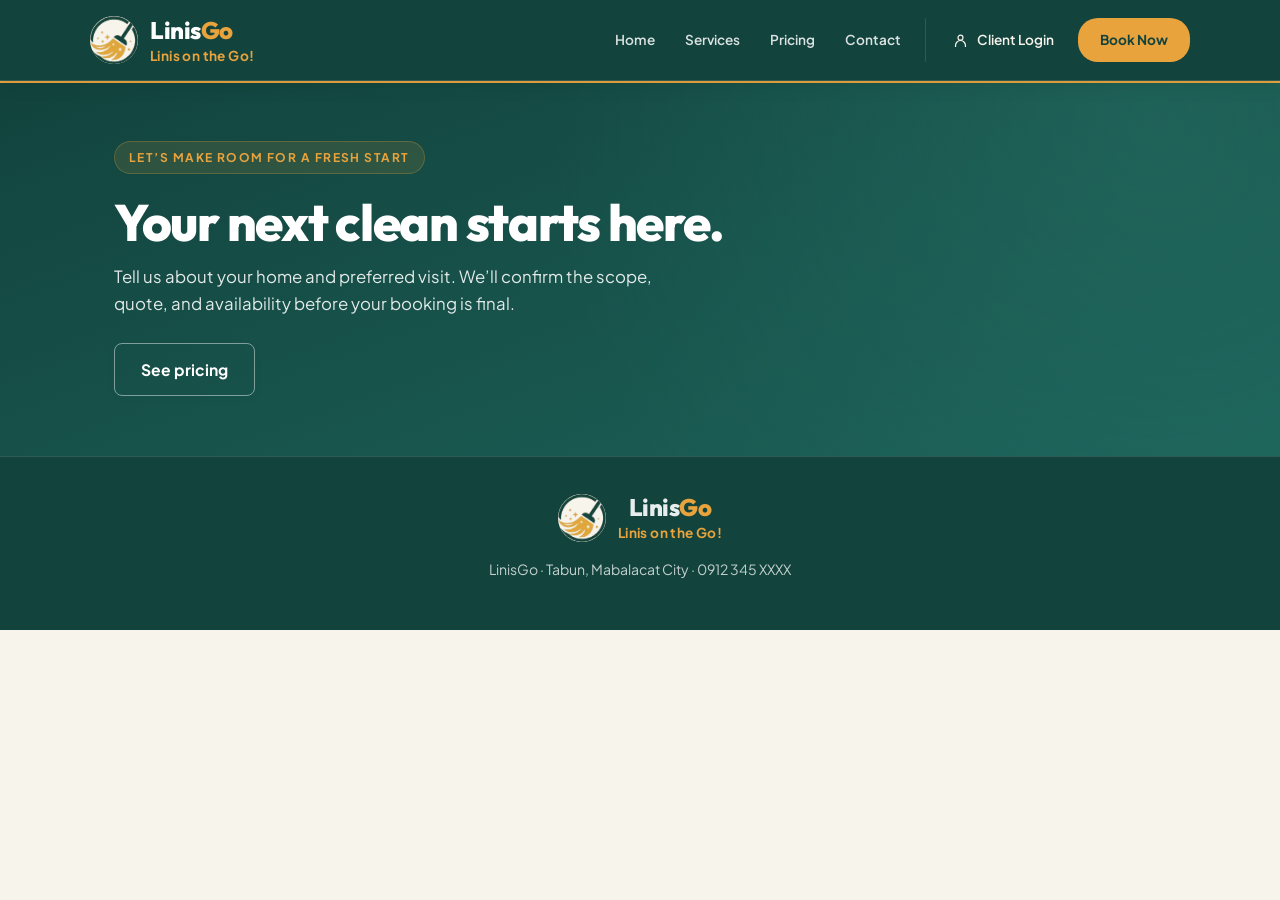
==== book.html @ 60478dc2 "Update page layouts, links, and move main.js into js/ folder. Preparing for the login/register page" ====
<!DOCTYPE html>

<html lang="en">

<head>
    <meta charset="utf-8" />
    <meta content="width=device-width, initial-scale=1.0" name="viewport" />
    <title>Book a Cleaning — LinisGo</title>
    <meta content="Book your LinisGo home cleaning — request a quote online or message us directly."
        name="description" />
    <link href="css/styles.css?v=demo-auth" rel="stylesheet" />
</head>

<body class="site booking-page">
    <a class="skip-link" href="#main">Skip to content</a>
    <header class="site-header">
        <nav aria-label="Main navigation" class="nav">
            <a class="brand-link" href="index.html">
                <span aria-hidden="true" class="brand-logo"><img alt="" height="360" src="images/linisgo-logo.png"
                        width="675" /></span>
                <span class="brand-text"><span class="brand-word">Linis<span>Go</span></span><span
                        class="brand-tagline">Linis on the Go!</span></span>
            </a>
            <button aria-controls="primary-nav" aria-expanded="false" aria-label="Open menu"
                class="nav-toggle">☰</button>
            <ul class="nav-links" id="primary-nav">
                <li><a href="index.html">Home</a></li>
                <li><a href="services.html">Services</a></li>
                <li><a href="pricing.html">Pricing</a></li>
                <li><a href="contact.html">Contact</a></li>
                <li class="nav-account"><a class="login-trigger" href="login.html"><svg aria-hidden="true" fill="none"
                            stroke="currentColor" stroke-width="1.7" viewbox="0 0 24 24">
                            <circle cx="12" cy="8" r="3.5"></circle>
                            <path d="M5 21v-2a7 7 0 0 1 14 0v2"></path>
                        </svg>Client Login</a></li>
                <li><a aria-current="page" class="nav-booking-link active" href="book.html">Book Now</a></li>
            </ul>
        </nav>
    </header>
    <main id="main">
        <section class="page-hero booking-hero">
            <div class="container">
                <p class="eyebrow">Let’s make room for a fresh start</p>
                <h1>Your next clean starts here.</h1>
                <p>Tell us about your home and preferred visit. We’ll confirm the scope, quote, and availability before
                    your booking is final.</p>
                <div class="hero-actions"><a class="btn btn-outline" href="pricing.html">See pricing</a></div>
            </div>
        </section>
    </main>
    <footer class="site-footer">
        <div class="container">
            <a class="brand-link footer-brand" href="index.html"><span aria-hidden="true" class="brand-logo"><img alt=""
                        height="360" loading="lazy" src="images/linisgo-logo.png" width="675" /></span><span
                    class="brand-text"><span class="brand-word">Linis<span>Go</span></span><span
                        class="brand-tagline">Linis on the Go!</span></span></a>
            <p>LinisGo · Tabun, Mabalacat City · <span class="sample-phone">0912 345 XXXX</span></p>
        </div>
    </footer>


    <script defer="" src="js/main.js?v=booking-copy"></script>
</body>

</html>
---- css/styles.css ----
/* Load these in order: later files refine the shared styles. */
@import url("base.css?v=demo-auth");
@import url("components.css");
@import url("shared.css");
@import url("home.css");
@import url("services.css");
@import url("pricing.css");
@import url("contact.css");
@import url("booking.css");
@import url("responsive.css");
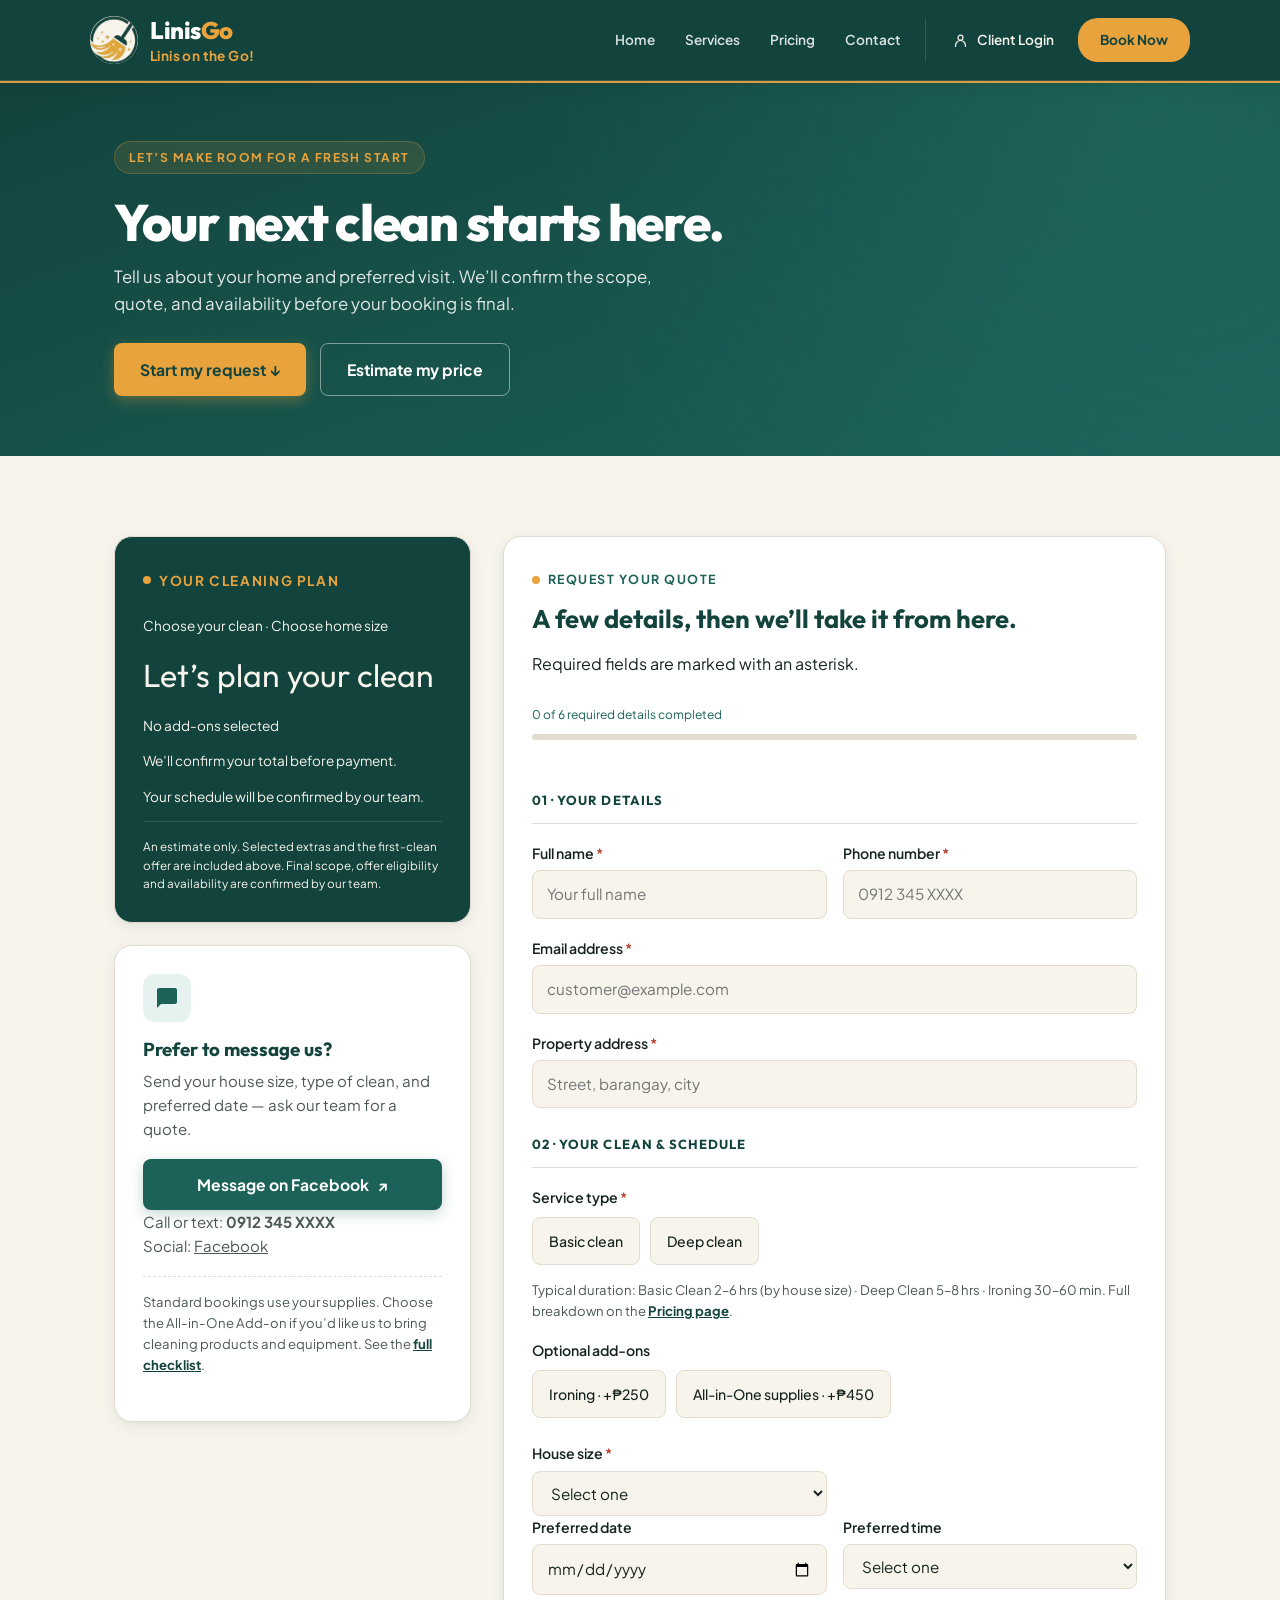
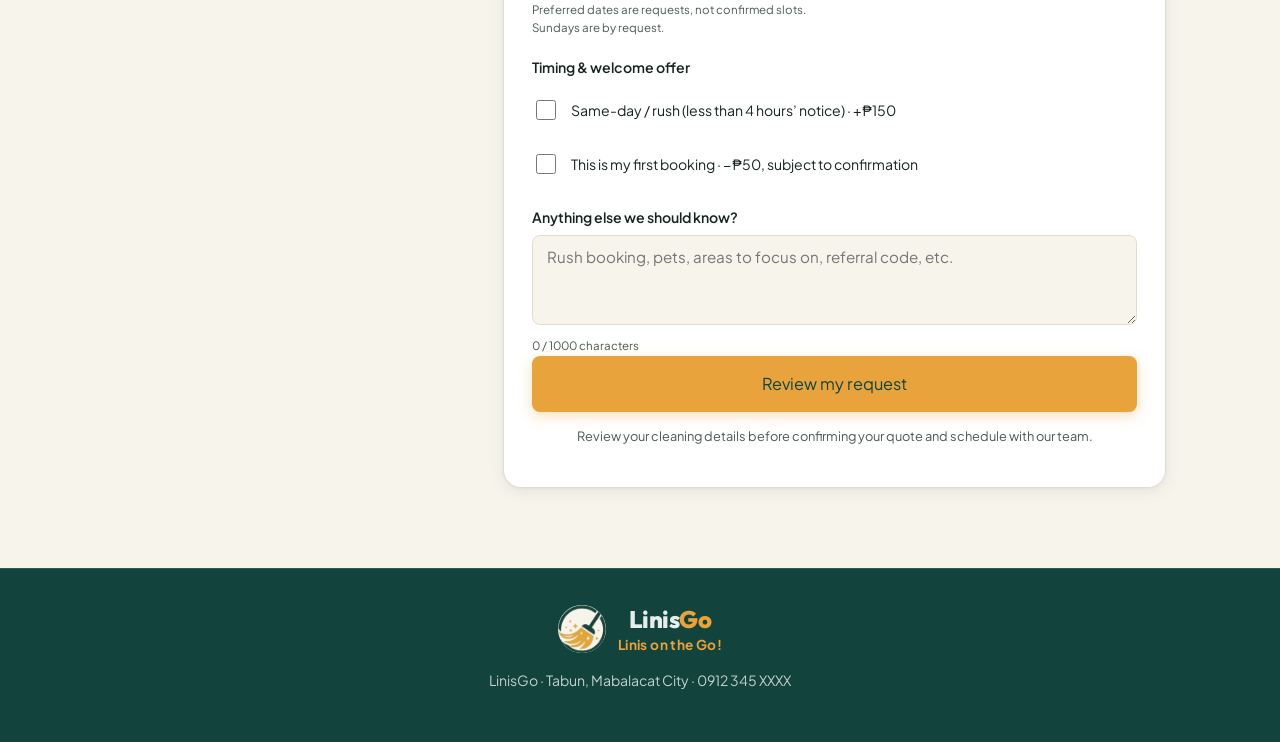
==== commit 53fb7afd: "Updated most of the webpages and their design in regards to improvement and new implementation of ja" ====
--- a/book.html
+++ b/book.html
@@ -1,65 +1,266 @@
 <!DOCTYPE html>
-
 <html lang="en">
 
 <head>
-    <meta charset="utf-8" />
-    <meta content="width=device-width, initial-scale=1.0" name="viewport" />
-    <title>Book a Cleaning — LinisGo</title>
-    <meta content="Book your LinisGo home cleaning — request a quote online or message us directly."
-        name="description" />
-    <link href="css/styles.css?v=demo-auth" rel="stylesheet" />
+  <meta charset="UTF-8">
+  <meta name="viewport" content="width=device-width, initial-scale=1.0">
+  <title>Book a Cleaning — LinisGo</title>
+  <meta name="description" content="Book your LinisGo home cleaning — request a quote online or message us directly.">
+  <link rel="stylesheet" href="css/styles.css?v=brand-tagline">
+
 </head>
 
 <body class="site booking-page">
-    <a class="skip-link" href="#main">Skip to content</a>
-    <header class="site-header">
-        <nav aria-label="Main navigation" class="nav">
-            <a class="brand-link" href="index.html">
-                <span aria-hidden="true" class="brand-logo"><img alt="" height="360" src="images/linisgo-logo.png"
-                        width="675" /></span>
-                <span class="brand-text"><span class="brand-word">Linis<span>Go</span></span><span
-                        class="brand-tagline">Linis on the Go!</span></span>
-            </a>
-            <button aria-controls="primary-nav" aria-expanded="false" aria-label="Open menu"
-                class="nav-toggle">☰</button>
-            <ul class="nav-links" id="primary-nav">
-                <li><a href="index.html">Home</a></li>
-                <li><a href="services.html">Services</a></li>
-                <li><a href="pricing.html">Pricing</a></li>
-                <li><a href="contact.html">Contact</a></li>
-                <li class="nav-account"><a class="login-trigger" href="login.html"><svg aria-hidden="true" fill="none"
-                            stroke="currentColor" stroke-width="1.7" viewbox="0 0 24 24">
-                            <circle cx="12" cy="8" r="3.5"></circle>
-                            <path d="M5 21v-2a7 7 0 0 1 14 0v2"></path>
-                        </svg>Client Login</a></li>
-                <li><a aria-current="page" class="nav-booking-link active" href="book.html">Book Now</a></li>
-            </ul>
-        </nav>
-    </header>
-    <main id="main">
-        <section class="page-hero booking-hero">
-            <div class="container">
-                <p class="eyebrow">Let’s make room for a fresh start</p>
-                <h1>Your next clean starts here.</h1>
-                <p>Tell us about your home and preferred visit. We’ll confirm the scope, quote, and availability before
-                    your booking is final.</p>
-                <div class="hero-actions"><a class="btn btn-outline" href="pricing.html">See pricing</a></div>
+  <a class="skip-link" href="#main">Skip to content</a>
+
+  <header class="site-header">
+    <nav class="nav" aria-label="Main navigation">
+      <a href="index.html" class="brand-link">
+        <span class="brand-logo" aria-hidden="true"><img src="images/linisgo-logo.png" alt="" width="675"
+            height="360"></span>
+        <span class="brand-text"><span class="brand-word">Linis<span>Go</span></span><span class="brand-tagline">Linis
+            on the Go!</span></span>
+      </a>
+      <button class="nav-toggle" aria-controls="primary-nav" aria-label="Open menu"
+        aria-expanded="false">&#9776;</button>
+      <ul class="nav-links" id="primary-nav">
+        <li><a href="index.html">Home</a></li>
+        <li><a href="services.html">Services</a></li>
+        <li><a href="pricing.html">Pricing</a></li>
+        <li><a href="contact.html">Contact</a></li>
+        <li class="nav-account"><a class="login-trigger" href="login.html"><svg aria-hidden="true" viewBox="0 0 24 24" fill="none" stroke="currentColor"
+              stroke-width="1.7">
+              <circle cx="12" cy="8" r="3.5" />
+              <path d="M5 21v-2a7 7 0 0 1 14 0v2" />
+            </svg>Client Login</a></li>
+        <li><a href="book.html" class="nav-booking-link active" aria-current="page">Book Now</a></li>
+      </ul>
+    </nav>
+  </header>
+
+  <main id="main">
+    <section class="page-hero booking-hero">
+      <div class="container">
+        <p class="eyebrow">Let’s make room for a fresh start</p>
+        <h1>Your next clean starts here.</h1>
+        <p>Tell us about your home and preferred visit. We’ll confirm the scope, quote, and availability before your
+          booking is final.</p>
+        <div class="hero-actions"><a href="#booking-form" class="btn btn-amber">Start my request ↓</a><a
+            href="pricing.html#estimate" class="btn btn-outline">Estimate my price</a></div>
+      </div>
+    </section>
+
+    <section>
+      <div class="container">
+        <div class="booking-wrap">
+
+          <aside class="booking-sidebar">
+            <div class="card booking-summary" hidden>
+              <p class="section-label">Your cleaning plan</p>
+              <div id="booking-summary" aria-live="polite"></div>
+              <p class="summary-note">An estimate only. Selected extras and the first-clean offer are included above.
+                Final scope, offer eligibility and availability are confirmed by our team.</p>
             </div>
-        </section>
-    </main>
-    <footer class="site-footer">
-        <div class="container">
-            <a class="brand-link footer-brand" href="index.html"><span aria-hidden="true" class="brand-logo"><img alt=""
-                        height="360" loading="lazy" src="images/linisgo-logo.png" width="675" /></span><span
-                    class="brand-text"><span class="brand-word">Linis<span>Go</span></span><span
-                        class="brand-tagline">Linis on the Go!</span></span></a>
-            <p>LinisGo · Tabun, Mabalacat City · <span class="sample-phone">0912 345 XXXX</span></p>
+            <div class="card msg-card" data-reveal>
+              <div class="service-icon">
+                <svg viewBox="0 0 24 24">
+                  <path d="M20 2H4c-1.1 0-2 .9-2 2v18l4-4h14c1.1 0 2-.9 2-2V4c0-1.1-.9-2-2-2z" />
+                </svg>
+              </div>
+              <h3>Prefer to message us?</h3>
+              <p>Send your house size, type of clean, and preferred date — ask our team for a quote.</p>
+              <a class="btn btn-teal btn-block" href="https://www.facebook.com/timothy.tique.1/" target="_blank"
+                rel="noopener noreferrer">Message on Facebook <span aria-hidden="true">↗</span></a>
+              <p class="field-help">Call or text: <strong>0912 345 XXXX</strong><br>Social: <a
+                  href="https://www.facebook.com/timothy.tique.1/" target="_blank"
+                  rel="noopener noreferrer">Facebook</a></p>
+              <p
+                style="margin-top:14px; padding-top:14px; border-top:1px dashed var(--line); font-size:0.82rem; color:var(--ink-soft);">
+                Standard bookings use your supplies. Choose the All-in-One Add-on if you’d like us to bring cleaning
+                products and equipment. See the <a href="services.html"
+                  style="color:var(--teal-deep); font-weight:700;">full checklist</a>.</p>
+            </div>
+          </aside>
+
+          <div>
+            <div class="card booking-form-card" id="booking-form">
+              <div class="booking-form-intro" data-reveal>
+                <p class="booking-import-note" id="booking-import-note" hidden>Your estimate choices are filled in
+                  below. Review them below and check your preferred schedule.</p>
+                <p class="section-label">Request your quote</p>
+                <h2>A few details, then we’ll take it from here.</h2>
+                <p>Required fields are marked with an asterisk.</p>
+                <div class="booking-completion" hidden><span id="booking-progress-text"></span><progress
+                    id="booking-progress" max="6" value="0" aria-label="Required fields completed"></progress></div>
+              </div>
+              <div class="status" id="statusBox" role="status" aria-live="polite"></div>
+
+              <div class="booking-success" id="booking-success" role="region" aria-labelledby="booking-success-title"
+                hidden>
+                <div class="booking-success-icon" aria-hidden="true"><svg viewBox="0 0 48 48" fill="none">
+                    <circle cx="24" cy="24" r="22" />
+                    <path d="m14 24 7 7 14-15" />
+                  </svg></div>
+                <p class="section-label">Your cleaning request</p>
+                <h2 id="booking-success-title" tabindex="-1">Your request is ready!</h2>
+                <p>Your cleaning details are ready to review.</p>
+                <dl id="booking-success-details"></dl>
+                <p class="booking-success-note"><a href="contact.html">Contact our team</a> to confirm
+                  your quote and available schedule.</p>
+                <div class="booking-success-actions"><button type="button" class="btn btn-amber" id="edit-success">Edit
+                    my request</button><a href="index.html" class="btn btn-teal">Back to home</a></div>
+              </div>
+              <form id="quoteForm" novalidate autocomplete="off">
+                <div class="hp" aria-hidden="true">
+                  <label for="website">Leave this field empty</label>
+                  <input type="text" id="website" name="website" tabindex="-1" autocomplete="off">
+                </div>
+
+                <fieldset>
+                  <legend>01 · Your details</legend>
+                  <div class="row">
+                    <div class="field">
+                      <label for="fullName">Full name <span class="req">*</span></label>
+                      <input type="text" id="fullName" name="fullName" placeholder="Your full name" required
+                        maxlength="100" autocomplete="off">
+                      <div class="error-text">Please enter your name.</div>
+                    </div>
+                    <div class="field">
+                      <label for="phone">Phone number <span class="req">*</span></label>
+                      <input type="tel" id="phone" name="phone" placeholder="0912 345 XXXX" required maxlength="20"
+                        autocomplete="off">
+                      <div class="error-text">Please enter a valid phone number.</div>
+                    </div>
+                  </div>
+                  <div class="field">
+                    <label for="email">Email address <span class="req">*</span></label>
+                    <input type="email" id="email" name="email" placeholder="customer@example.com" required
+                      maxlength="150" autocomplete="off">
+                    <div class="error-text">Please enter a valid email address.</div>
+                  </div>
+                  <div class="field">
+                    <label for="address">Property address <span class="req">*</span></label>
+                    <input type="text" id="address" name="address" placeholder="Street, barangay, city" required
+                      maxlength="200" autocomplete="off">
+                    <div class="error-text">Please enter the property address.</div>
+                  </div>
+                </fieldset>
+
+                <fieldset>
+                  <legend>02 · Your clean &amp; schedule</legend>
+                  <div class="field">
+                    <span class="field-label" id="service-label">Service type <span class="req">*</span></span>
+                    <div class="checks" id="serviceChips" role="radiogroup" aria-labelledby="service-label">
+                      <label class="chip"><input type="radio" name="serviceType" value="Basic clean"
+                          required><span>Basic clean</span></label>
+                      <label class="chip"><input type="radio" name="serviceType" value="Deep clean"><span>Deep
+                          clean</span></label>
+
+                    </div>
+                    <div class="error-text">Please select a service type.</div>
+                    <p style="margin:8px 0 0; font-size:0.82rem; color:var(--ink-soft);">Typical duration: Basic Clean
+                      2–6 hrs (by house size) · Deep Clean 5–8 hrs · Ironing 30–60 min. Full breakdown on the <a
+                        href="pricing.html" style="color:var(--teal-deep); font-weight:700;">Pricing page</a>.</p>
+                  </div>
+                  <div class="field"><span class="field-label" id="addons-label">Optional add-ons</span>
+                    <div class="checks" role="group" aria-labelledby="addons-label"><label class="chip"><input
+                          type="checkbox" name="addons" value="Ironing"><span>Ironing · +₱250</span></label><label
+                        class="chip"><input type="checkbox" name="addons" value="All-in-One supplies"><span>All-in-One
+                          supplies · +₱450</span></label></div>
+                  </div>
+                  <div class="row">
+                    <div class="field">
+                      <label for="propertyType">House size <span class="req">*</span></label>
+                      <select id="propertyType" name="propertyType" required>
+                        <option value="" disabled selected>Select one</option>
+                        <option>1 bedroom</option>
+                        <option>2 bedrooms</option>
+                        <option>3 bedrooms</option>
+                        <option>Larger than 3 bedrooms</option>
+                        <option>Studio / other</option>
+                      </select>
+                      <div class="error-text">Please select your house size.</div>
+                    </div>
+                  </div>
+                  <div class="row">
+                    <div class="field">
+                      <label for="preferredDate">Preferred date</label>
+                      <input type="date" id="preferredDate" name="preferredDate" aria-describedby="date-help">
+                      <p id="date-help" class="field-help">Preferred dates are requests, not confirmed slots. Sundays
+                        are by request.</p>
+                      <div class="error-text">Choose today or a future date.</div>
+                    </div>
+                    <div class="field">
+                      <label for="preferredTime">Preferred time</label>
+                      <select id="preferredTime" name="preferredTime">
+                        <option value="" disabled selected>Select one</option>
+                        <option>8:00 AM</option>
+                        <option>9:00 AM</option>
+                        <option>10:00 AM</option>
+                        <option>11:00 AM</option>
+                        <option>12:00 PM</option>
+                        <option>1:00 PM</option>
+                        <option>2:00 PM (last slot)</option>
+                      </select>
+                    </div>
+                  </div>
+                  <div class="field"><span class="field-label" id="booking-options-label">Timing &amp; welcome
+                      offer</span>
+                    <div class="booking-extra-options" role="group" aria-labelledby="booking-options-label">
+                      <label><input type="checkbox" name="rush" value="yes"><span>Same-day / rush (less than 4 hours’
+                          notice) · +₱150</span></label><label><input type="checkbox" name="first"
+                          value="yes"><span>This is my first booking · −₱50, subject to confirmation</span></label>
+                    </div>
+                  </div>
+                  <div class="field">
+                    <label for="notes">Anything else we should know?</label>
+                    <textarea id="notes" name="notes"
+                      placeholder="Rush booking, pets, areas to focus on, referral code, etc."
+                      maxlength="1000"></textarea>
+                    <p class="field-help" id="notes-count" hidden>0 / 1000 characters</p>
+                  </div>
+                </fieldset>
+
+                <button type="submit" id="submitBtn" disabled class="btn btn-amber btn-block"
+                  style="padding:15px; font-size:1.02rem;">Review my request</button>
+                <p class="privacy-note">Review your cleaning details before confirming your quote and schedule with our
+                  team.</p>
+              </form>
+            </div>
+          </div>
+
         </div>
-    </footer>
-
-
-    <script defer="" src="js/main.js?v=booking-copy"></script>
+      </div>
+    </section>
+
+  </main>
+  <footer class="site-footer">
+    <div class="container">
+      <a href="index.html" class="brand-link footer-brand"><span class="brand-logo" aria-hidden="true"><img
+            src="images/linisgo-logo.png" alt="" width="675" height="360" loading="lazy"></span><span
+          class="brand-text"><span class="brand-word">Linis<span>Go</span></span><span class="brand-tagline">Linis on
+            the Go!</span></span></a>
+      <p>LinisGo · Tabun, Mabalacat City · <span class="sample-phone">0912 345 XXXX</span></p>
+    </div>
+  </footer>
+
+  <div class="mobile-booking-bar" id="mobile-booking-bar" hidden aria-label="Quick booking">
+    <a class="btn btn-amber" href="#booking-form">Book Now <span aria-hidden="true">↗</span></a>
+    <button class="mobile-booking-close" type="button" aria-label="Collapse booking bar"
+      title="Collapse booking bar"><svg viewBox="0 0 24 24" width="18" height="18" fill="none" stroke="currentColor"
+        stroke-width="1.8" aria-hidden="true">
+        <path d="m6 6 12 12M18 6 6 18" />
+      </svg></button>
+  </div>
+  <button class="mobile-booking-toggle" type="button" aria-label="Show booking bar" aria-controls="mobile-booking-bar"
+    aria-expanded="false" hidden><svg viewBox="0 0 24 24" width="20" height="20" fill="none" stroke="currentColor"
+      stroke-width="1.8" aria-hidden="true">
+      <rect x="3" y="5" width="18" height="16" rx="3" />
+      <path d="M7 2v6m10-6v6M3 11h18m-14 5h4" />
+    </svg><span>Book</span></button>
+  <script src="js/main.js?v=booking-copy" defer></script>
+
+
 </body>
 
 </html>
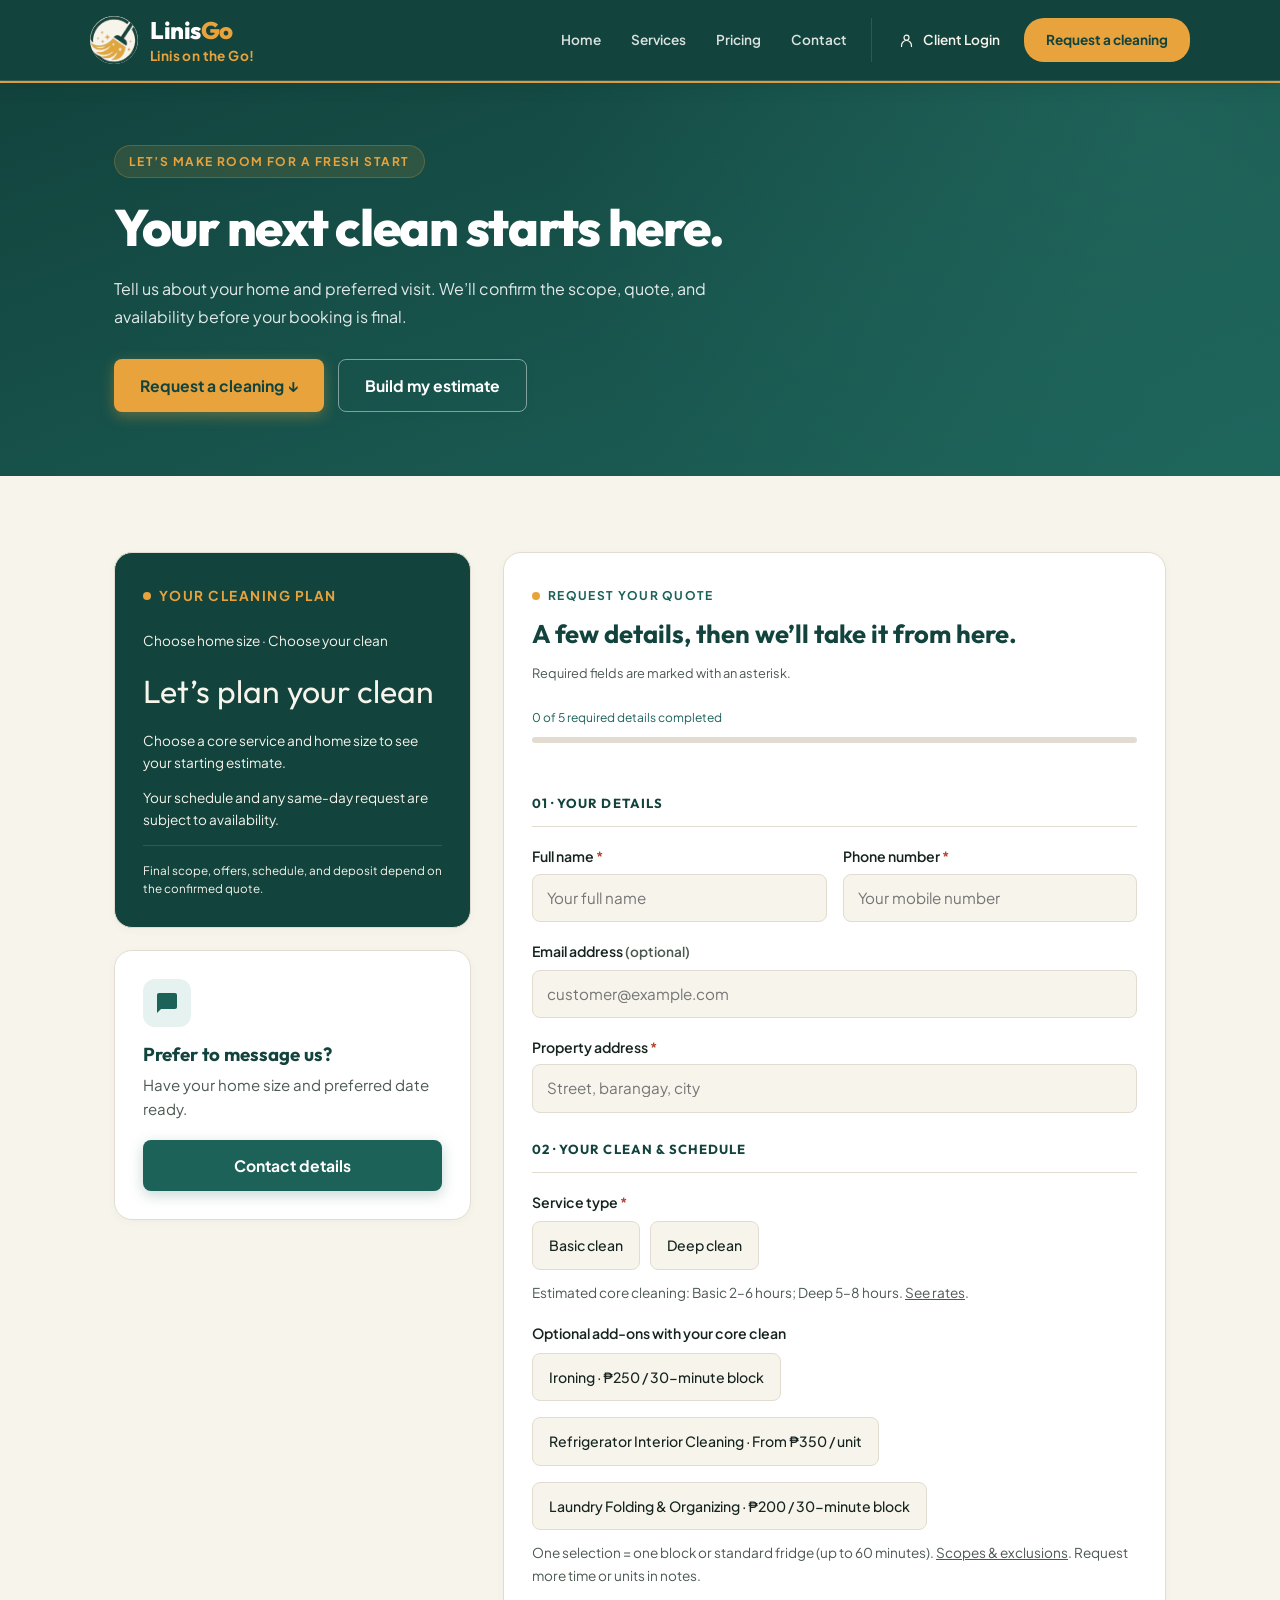
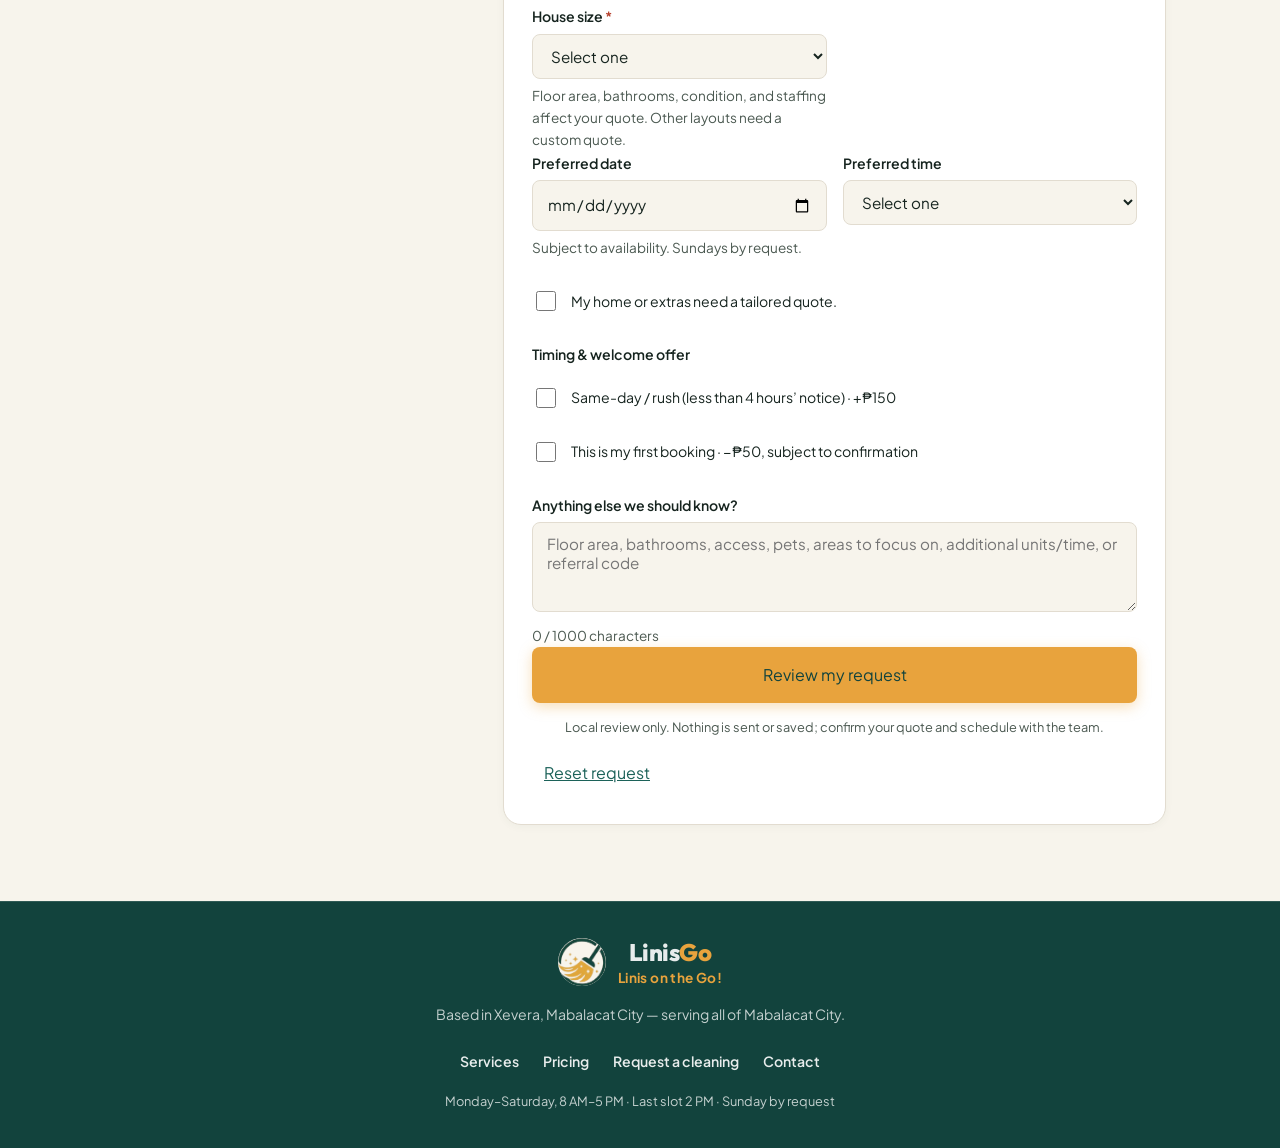
==== commit e9ec4c00: "Redesign LinisGo and expand services, pricing, and contact pages Refine typography, spacing, card hi" ====
--- a/book.html
+++ b/book.html
@@ -1,266 +1,206 @@
 <!DOCTYPE html>
+
 <html lang="en">
-
-<head>
-  <meta charset="UTF-8">
-  <meta name="viewport" content="width=device-width, initial-scale=1.0">
-  <title>Book a Cleaning — LinisGo</title>
-  <meta name="description" content="Book your LinisGo home cleaning — request a quote online or message us directly.">
-  <link rel="stylesheet" href="css/styles.css?v=brand-tagline">
-
+<head><link crossorigin="" href="https://fonts.gstatic.com" rel="preconnect"/><link href="https://fonts.googleapis.com" rel="preconnect"/>
+<meta charset="utf-8"/>
+<meta content="width=device-width, initial-scale=1.0" name="viewport"/>
+<title>Request a Cleaning in Mabalacat City — LinisGo</title>
+<meta content="Request home cleaning across Mabalacat City, Pampanga. Based in Xevera, with products and equipment included. Review your request before contacting the team." name="description"/>
+<link href="css/styles.css?v=polish-1" rel="stylesheet"/>
+<link href="images/linisgo-logo.png" rel="icon" type="image/png"/>
 </head>
-
 <body class="site booking-page">
-  <a class="skip-link" href="#main">Skip to content</a>
-
-  <header class="site-header">
-    <nav class="nav" aria-label="Main navigation">
-      <a href="index.html" class="brand-link">
-        <span class="brand-logo" aria-hidden="true"><img src="images/linisgo-logo.png" alt="" width="675"
-            height="360"></span>
-        <span class="brand-text"><span class="brand-word">Linis<span>Go</span></span><span class="brand-tagline">Linis
+<a class="skip-link" href="#main">Skip to content</a>
+<header class="site-header">
+<nav aria-label="Main navigation" class="nav">
+<a class="brand-link" href="index.html">
+<span aria-hidden="true" class="brand-logo"><img alt="" height="360" src="images/linisgo-logo.png" width="675"/></span>
+<span class="brand-text"><span class="brand-word">Linis<span>Go</span></span><span class="brand-tagline">Linis
             on the Go!</span></span>
-      </a>
-      <button class="nav-toggle" aria-controls="primary-nav" aria-label="Open menu"
-        aria-expanded="false">&#9776;</button>
-      <ul class="nav-links" id="primary-nav">
-        <li><a href="index.html">Home</a></li>
-        <li><a href="services.html">Services</a></li>
-        <li><a href="pricing.html">Pricing</a></li>
-        <li><a href="contact.html">Contact</a></li>
-        <li class="nav-account"><a class="login-trigger" href="login.html"><svg aria-hidden="true" viewBox="0 0 24 24" fill="none" stroke="currentColor"
-              stroke-width="1.7">
-              <circle cx="12" cy="8" r="3.5" />
-              <path d="M5 21v-2a7 7 0 0 1 14 0v2" />
-            </svg>Client Login</a></li>
-        <li><a href="book.html" class="nav-booking-link active" aria-current="page">Book Now</a></li>
-      </ul>
-    </nav>
-  </header>
-
-  <main id="main">
-    <section class="page-hero booking-hero">
-      <div class="container">
-        <p class="eyebrow">Let’s make room for a fresh start</p>
-        <h1>Your next clean starts here.</h1>
-        <p>Tell us about your home and preferred visit. We’ll confirm the scope, quote, and availability before your
+</a>
+<button aria-controls="primary-nav" aria-expanded="false" aria-label="Open menu" class="nav-toggle">☰</button>
+<ul class="nav-links" id="primary-nav">
+<li><a href="index.html">Home</a></li>
+<li><a href="services.html">Services</a></li>
+<li><a href="pricing.html">Pricing</a></li>
+<li><a href="contact.html">Contact</a></li>
+<li class="nav-account"><a class="login-trigger" href="login.html"><svg aria-hidden="true" fill="none" stroke="currentColor" stroke-width="1.7" viewbox="0 0 24 24">
+<circle cx="12" cy="8" r="3.5"></circle>
+<path d="M5 21v-2a7 7 0 0 1 14 0v2"></path>
+</svg>Client Login</a></li>
+<li><a aria-current="page" class="nav-booking-link active" href="book.html">Request a cleaning</a></li>
+</ul>
+</nav>
+</header>
+<main id="main">
+<section class="page-hero booking-hero">
+<div class="container hero-copy">
+<p class="eyebrow">Let’s make room for a fresh start</p>
+<h1>Your next clean starts here.</h1>
+<p>Tell us about your home and preferred visit. We’ll confirm the scope, quote, and availability before your
           booking is final.</p>
-        <div class="hero-actions"><a href="#booking-form" class="btn btn-amber">Start my request ↓</a><a
-            href="pricing.html#estimate" class="btn btn-outline">Estimate my price</a></div>
-      </div>
-    </section>
-
-    <section>
-      <div class="container">
-        <div class="booking-wrap">
-
-          <aside class="booking-sidebar">
-            <div class="card booking-summary" hidden>
-              <p class="section-label">Your cleaning plan</p>
-              <div id="booking-summary" aria-live="polite"></div>
-              <p class="summary-note">An estimate only. Selected extras and the first-clean offer are included above.
-                Final scope, offer eligibility and availability are confirmed by our team.</p>
-            </div>
-            <div class="card msg-card" data-reveal>
-              <div class="service-icon">
-                <svg viewBox="0 0 24 24">
-                  <path d="M20 2H4c-1.1 0-2 .9-2 2v18l4-4h14c1.1 0 2-.9 2-2V4c0-1.1-.9-2-2-2z" />
-                </svg>
-              </div>
-              <h3>Prefer to message us?</h3>
-              <p>Send your house size, type of clean, and preferred date — ask our team for a quote.</p>
-              <a class="btn btn-teal btn-block" href="https://www.facebook.com/timothy.tique.1/" target="_blank"
-                rel="noopener noreferrer">Message on Facebook <span aria-hidden="true">↗</span></a>
-              <p class="field-help">Call or text: <strong>0912 345 XXXX</strong><br>Social: <a
-                  href="https://www.facebook.com/timothy.tique.1/" target="_blank"
-                  rel="noopener noreferrer">Facebook</a></p>
-              <p
-                style="margin-top:14px; padding-top:14px; border-top:1px dashed var(--line); font-size:0.82rem; color:var(--ink-soft);">
-                Standard bookings use your supplies. Choose the All-in-One Add-on if you’d like us to bring cleaning
-                products and equipment. See the <a href="services.html"
-                  style="color:var(--teal-deep); font-weight:700;">full checklist</a>.</p>
-            </div>
-          </aside>
-
-          <div>
-            <div class="card booking-form-card" id="booking-form">
-              <div class="booking-form-intro" data-reveal>
-                <p class="booking-import-note" id="booking-import-note" hidden>Your estimate choices are filled in
-                  below. Review them below and check your preferred schedule.</p>
-                <p class="section-label">Request your quote</p>
-                <h2>A few details, then we’ll take it from here.</h2>
-                <p>Required fields are marked with an asterisk.</p>
-                <div class="booking-completion" hidden><span id="booking-progress-text"></span><progress
-                    id="booking-progress" max="6" value="0" aria-label="Required fields completed"></progress></div>
-              </div>
-              <div class="status" id="statusBox" role="status" aria-live="polite"></div>
-
-              <div class="booking-success" id="booking-success" role="region" aria-labelledby="booking-success-title"
-                hidden>
-                <div class="booking-success-icon" aria-hidden="true"><svg viewBox="0 0 48 48" fill="none">
-                    <circle cx="24" cy="24" r="22" />
-                    <path d="m14 24 7 7 14-15" />
-                  </svg></div>
-                <p class="section-label">Your cleaning request</p>
-                <h2 id="booking-success-title" tabindex="-1">Your request is ready!</h2>
-                <p>Your cleaning details are ready to review.</p>
-                <dl id="booking-success-details"></dl>
-                <p class="booking-success-note"><a href="contact.html">Contact our team</a> to confirm
-                  your quote and available schedule.</p>
-                <div class="booking-success-actions"><button type="button" class="btn btn-amber" id="edit-success">Edit
-                    my request</button><a href="index.html" class="btn btn-teal">Back to home</a></div>
-              </div>
-              <form id="quoteForm" novalidate autocomplete="off">
-                <div class="hp" aria-hidden="true">
-                  <label for="website">Leave this field empty</label>
-                  <input type="text" id="website" name="website" tabindex="-1" autocomplete="off">
-                </div>
-
-                <fieldset>
-                  <legend>01 · Your details</legend>
-                  <div class="row">
-                    <div class="field">
-                      <label for="fullName">Full name <span class="req">*</span></label>
-                      <input type="text" id="fullName" name="fullName" placeholder="Your full name" required
-                        maxlength="100" autocomplete="off">
-                      <div class="error-text">Please enter your name.</div>
-                    </div>
-                    <div class="field">
-                      <label for="phone">Phone number <span class="req">*</span></label>
-                      <input type="tel" id="phone" name="phone" placeholder="0912 345 XXXX" required maxlength="20"
-                        autocomplete="off">
-                      <div class="error-text">Please enter a valid phone number.</div>
-                    </div>
-                  </div>
-                  <div class="field">
-                    <label for="email">Email address <span class="req">*</span></label>
-                    <input type="email" id="email" name="email" placeholder="customer@example.com" required
-                      maxlength="150" autocomplete="off">
-                    <div class="error-text">Please enter a valid email address.</div>
-                  </div>
-                  <div class="field">
-                    <label for="address">Property address <span class="req">*</span></label>
-                    <input type="text" id="address" name="address" placeholder="Street, barangay, city" required
-                      maxlength="200" autocomplete="off">
-                    <div class="error-text">Please enter the property address.</div>
-                  </div>
-                </fieldset>
-
-                <fieldset>
-                  <legend>02 · Your clean &amp; schedule</legend>
-                  <div class="field">
-                    <span class="field-label" id="service-label">Service type <span class="req">*</span></span>
-                    <div class="checks" id="serviceChips" role="radiogroup" aria-labelledby="service-label">
-                      <label class="chip"><input type="radio" name="serviceType" value="Basic clean"
-                          required><span>Basic clean</span></label>
-                      <label class="chip"><input type="radio" name="serviceType" value="Deep clean"><span>Deep
+<div class="hero-actions"><a class="btn btn-amber" href="#booking-form">Request a cleaning ↓</a><a class="btn btn-outline" href="pricing.html#estimate">Build my estimate</a></div>
+</div>
+</section>
+<section>
+<div class="container">
+<div class="booking-wrap">
+<aside class="booking-sidebar">
+<div class="card booking-summary" hidden="">
+<p class="section-label">Your cleaning plan</p>
+<div aria-live="polite" id="booking-summary"></div>
+<p class="summary-note">Final scope, offers, schedule, and deposit depend on the confirmed quote.</p>
+</div>
+<div class="card msg-card" data-reveal="">
+<div class="service-icon">
+<svg viewbox="0 0 24 24">
+<path d="M20 2H4c-1.1 0-2 .9-2 2v18l4-4h14c1.1 0 2-.9 2-2V4c0-1.1-.9-2-2-2z"></path>
+</svg>
+</div>
+<h3>Prefer to message us?</h3>
+<p>Have your home size and preferred date ready.</p>
+<a class="btn btn-teal btn-block" href="contact.html">Contact details</a></div>
+</aside>
+<div>
+<div class="card booking-form-card" id="booking-form">
+<div class="booking-form-intro" data-reveal="">
+<p class="booking-import-note" hidden="" id="booking-import-note">Your estimate selections are filled in below.</p>
+<p class="section-label">Request your quote</p>
+<h2>A few details, then we’ll take it from here.</h2>
+<p>Required fields are marked with an asterisk.</p>
+<div class="booking-completion" hidden=""><span id="booking-progress-text"></span><progress aria-label="Required fields completed" id="booking-progress" max="5" value="0"></progress></div>
+</div>
+<div aria-live="polite" class="status" id="statusBox" role="status"></div>
+<div aria-labelledby="booking-success-title" class="booking-success" hidden="" id="booking-success" role="region">
+<div aria-hidden="true" class="booking-success-icon"><svg fill="none" viewbox="0 0 48 48">
+<circle cx="24" cy="24" r="22"></circle>
+<path d="m14 24 7 7 14-15"></path>
+</svg></div>
+<p class="section-label">Your cleaning request</p>
+<h2 id="booking-success-title" tabindex="-1">Review your cleaning request</h2>
+<p>Local review only. No request, slot, or payment is confirmed.</p>
+<dl id="booking-success-details"></dl>
+<p class="booking-success-note">Check your details above. Use “Edit my request” to make changes.</p>
+<div class="booking-success-actions"><button class="btn btn-amber" id="edit-success" type="button">Edit
+                    my request</button><a class="btn btn-teal" href="index.html">Back to home</a></div>
+</div>
+<form autocomplete="off" id="quoteForm" novalidate="">
+<div aria-hidden="true" class="hp">
+<label for="website">Leave this field empty</label>
+<input autocomplete="off" id="website" name="website" tabindex="-1" type="text"/>
+</div>
+<fieldset>
+<legend>01 · Your details</legend>
+<div class="row">
+<div class="field">
+<label for="fullName">Full name <span class="req">*</span></label>
+<input autocomplete="off" id="fullName" maxlength="100" name="fullName" placeholder="Your full name" required="" type="text"/>
+<div class="error-text">Please enter your name.</div>
+</div>
+<div class="field">
+<label for="phone">Phone number <span class="req">*</span></label>
+<input autocomplete="off" id="phone" maxlength="20" name="phone" placeholder="Your mobile number" required="" type="tel"/>
+<div class="error-text">Please enter a valid phone number.</div>
+</div>
+</div>
+<div class="field">
+<label for="email">Email address <span class="field-help">(optional)</span></label>
+<input autocomplete="off" id="email" maxlength="150" name="email" placeholder="customer@example.com" type="email"/>
+<div class="error-text">Please enter a valid email address.</div>
+</div>
+<div class="field">
+<label for="address">Property address <span class="req">*</span></label>
+<input autocomplete="off" id="address" maxlength="200" name="address" placeholder="Street, barangay, city" required="" type="text"/>
+<div class="error-text">Please enter the property address.</div>
+</div>
+</fieldset>
+<fieldset>
+<legend>02 · Your clean &amp; schedule</legend>
+<div class="field">
+<span class="field-label" id="service-label">Service type <span class="req">*</span></span>
+<div aria-labelledby="service-label" class="checks" id="serviceChips" role="radiogroup">
+<label class="chip"><input name="serviceType" required="" type="radio" value="Basic clean"/><span>Basic clean</span></label>
+<label class="chip"><input name="serviceType" type="radio" value="Deep clean"/><span>Deep
                           clean</span></label>
-
-                    </div>
-                    <div class="error-text">Please select a service type.</div>
-                    <p style="margin:8px 0 0; font-size:0.82rem; color:var(--ink-soft);">Typical duration: Basic Clean
-                      2–6 hrs (by house size) · Deep Clean 5–8 hrs · Ironing 30–60 min. Full breakdown on the <a
-                        href="pricing.html" style="color:var(--teal-deep); font-weight:700;">Pricing page</a>.</p>
-                  </div>
-                  <div class="field"><span class="field-label" id="addons-label">Optional add-ons</span>
-                    <div class="checks" role="group" aria-labelledby="addons-label"><label class="chip"><input
-                          type="checkbox" name="addons" value="Ironing"><span>Ironing · +₱250</span></label><label
-                        class="chip"><input type="checkbox" name="addons" value="All-in-One supplies"><span>All-in-One
-                          supplies · +₱450</span></label></div>
-                  </div>
-                  <div class="row">
-                    <div class="field">
-                      <label for="propertyType">House size <span class="req">*</span></label>
-                      <select id="propertyType" name="propertyType" required>
-                        <option value="" disabled selected>Select one</option>
-                        <option>1 bedroom</option>
-                        <option>2 bedrooms</option>
-                        <option>3 bedrooms</option>
-                        <option>Larger than 3 bedrooms</option>
-                        <option>Studio / other</option>
-                      </select>
-                      <div class="error-text">Please select your house size.</div>
-                    </div>
-                  </div>
-                  <div class="row">
-                    <div class="field">
-                      <label for="preferredDate">Preferred date</label>
-                      <input type="date" id="preferredDate" name="preferredDate" aria-describedby="date-help">
-                      <p id="date-help" class="field-help">Preferred dates are requests, not confirmed slots. Sundays
-                        are by request.</p>
-                      <div class="error-text">Choose today or a future date.</div>
-                    </div>
-                    <div class="field">
-                      <label for="preferredTime">Preferred time</label>
-                      <select id="preferredTime" name="preferredTime">
-                        <option value="" disabled selected>Select one</option>
-                        <option>8:00 AM</option>
-                        <option>9:00 AM</option>
-                        <option>10:00 AM</option>
-                        <option>11:00 AM</option>
-                        <option>12:00 PM</option>
-                        <option>1:00 PM</option>
-                        <option>2:00 PM (last slot)</option>
-                      </select>
-                    </div>
-                  </div>
-                  <div class="field"><span class="field-label" id="booking-options-label">Timing &amp; welcome
+</div>
+<div class="error-text">Please select a service type.</div>
+<p class="field-help">Estimated core cleaning: Basic 2–6 hours; Deep 5–8 hours. <a href="pricing.html">See rates</a>.</p>
+</div>
+<div class="field"><span class="field-label" id="addons-label">Optional add-ons with your core clean</span><div aria-labelledby="addons-label" class="checks" role="group"><label class="chip"><input name="addons" type="checkbox" value="ironing"/><span>Ironing · ₱250 / 30-minute block</span></label><label class="chip"><input name="addons" type="checkbox" value="refrigerator"/><span>Refrigerator Interior Cleaning · From ₱350 / unit</span></label><label class="chip"><input name="addons" type="checkbox" value="folding"/><span>Laundry Folding &amp; Organizing · ₱200 / 30-minute block</span></label></div><p class="field-help">One selection = one block or standard fridge (up to 60 minutes). <a href="services.html#optional-extras">Scopes &amp; exclusions</a>. Request more time or units in notes.</p></div>
+<div class="row">
+<div class="field">
+<label for="propertyType">House size <span class="req">*</span></label>
+<select id="propertyType" name="propertyType" required="">
+<option disabled="" selected="" value="">Select one</option>
+<option>1 bedroom</option>
+<option>2 bedrooms</option>
+<option>3 bedrooms</option>
+<option>Studio / 4+ bedrooms / other</option>
+</select>
+<div class="error-text">Please select your house size.</div><p class="field-help">Floor area, bathrooms, condition, and staffing affect your quote. Other layouts need a custom quote.</p>
+</div>
+</div>
+<div class="row">
+<div class="field">
+<label for="preferredDate">Preferred date</label>
+<input aria-describedby="date-help" id="preferredDate" name="preferredDate" type="date"/>
+<p class="field-help" id="date-help">Subject to availability. Sundays by request.</p>
+<div class="error-text">Choose today or a future date.</div>
+</div>
+<div class="field">
+<label for="preferredTime">Preferred time</label>
+<select id="preferredTime" name="preferredTime">
+<option disabled="" selected="" value="">Select one</option>
+<option>8:00 AM</option>
+<option>9:00 AM</option>
+<option>10:00 AM</option>
+<option>11:00 AM</option>
+<option>12:00 PM</option>
+<option>1:00 PM</option>
+<option>2:00 PM (last slot)</option>
+</select>
+</div>
+</div>
+<div class="field booking-extra-options"><label><input name="customScope" type="checkbox" value="yes"/><span>My home or extras need a tailored quote.</span></label></div>
+<div class="field"><span class="field-label" id="booking-options-label">Timing &amp; welcome
                       offer</span>
-                    <div class="booking-extra-options" role="group" aria-labelledby="booking-options-label">
-                      <label><input type="checkbox" name="rush" value="yes"><span>Same-day / rush (less than 4 hours’
-                          notice) · +₱150</span></label><label><input type="checkbox" name="first"
-                          value="yes"><span>This is my first booking · −₱50, subject to confirmation</span></label>
-                    </div>
-                  </div>
-                  <div class="field">
-                    <label for="notes">Anything else we should know?</label>
-                    <textarea id="notes" name="notes"
-                      placeholder="Rush booking, pets, areas to focus on, referral code, etc."
-                      maxlength="1000"></textarea>
-                    <p class="field-help" id="notes-count" hidden>0 / 1000 characters</p>
-                  </div>
-                </fieldset>
-
-                <button type="submit" id="submitBtn" disabled class="btn btn-amber btn-block"
-                  style="padding:15px; font-size:1.02rem;">Review my request</button>
-                <p class="privacy-note">Review your cleaning details before confirming your quote and schedule with our
-                  team.</p>
-              </form>
-            </div>
-          </div>
-
-        </div>
-      </div>
-    </section>
-
-  </main>
-  <footer class="site-footer">
-    <div class="container">
-      <a href="index.html" class="brand-link footer-brand"><span class="brand-logo" aria-hidden="true"><img
-            src="images/linisgo-logo.png" alt="" width="675" height="360" loading="lazy"></span><span
-          class="brand-text"><span class="brand-word">Linis<span>Go</span></span><span class="brand-tagline">Linis on
-            the Go!</span></span></a>
-      <p>LinisGo · Tabun, Mabalacat City · <span class="sample-phone">0912 345 XXXX</span></p>
-    </div>
-  </footer>
-
-  <div class="mobile-booking-bar" id="mobile-booking-bar" hidden aria-label="Quick booking">
-    <a class="btn btn-amber" href="#booking-form">Book Now <span aria-hidden="true">↗</span></a>
-    <button class="mobile-booking-close" type="button" aria-label="Collapse booking bar"
-      title="Collapse booking bar"><svg viewBox="0 0 24 24" width="18" height="18" fill="none" stroke="currentColor"
-        stroke-width="1.8" aria-hidden="true">
-        <path d="m6 6 12 12M18 6 6 18" />
-      </svg></button>
-  </div>
-  <button class="mobile-booking-toggle" type="button" aria-label="Show booking bar" aria-controls="mobile-booking-bar"
-    aria-expanded="false" hidden><svg viewBox="0 0 24 24" width="20" height="20" fill="none" stroke="currentColor"
-      stroke-width="1.8" aria-hidden="true">
-      <rect x="3" y="5" width="18" height="16" rx="3" />
-      <path d="M7 2v6m10-6v6M3 11h18m-14 5h4" />
-    </svg><span>Book</span></button>
-  <script src="js/main.js?v=booking-copy" defer></script>
-
-
-</body>
-
-</html>+<div aria-labelledby="booking-options-label" class="booking-extra-options" role="group">
+<label><input name="rush" type="checkbox" value="yes"/><span>Same-day / rush (less than 4 hours’
+                          notice) · +₱150</span></label><label><input name="first" type="checkbox" value="yes"/><span>This is my first booking · −₱50, subject to confirmation</span></label>
+</div>
+</div>
+<div class="field">
+<label for="notes">Anything else we should know?</label>
+<textarea id="notes" maxlength="1000" name="notes" placeholder="Floor area, bathrooms, access, pets, areas to focus on, additional units/time, or referral code"></textarea>
+<p class="field-help" hidden="" id="notes-count">0 / 1000 characters</p>
+</div>
+</fieldset>
+<button class="btn btn-amber btn-block" disabled="" id="submitBtn" type="submit">Review my request</button>
+<p class="privacy-note">Local review only. Nothing is sent or saved; confirm your quote and schedule with the team.</p><button class="estimate-reset" type="reset">Reset request</button><noscript><p>Enable JavaScript to review your request.</p></noscript>
+</form>
+</div>
+</div>
+</div>
+</div>
+</section>
+</main>
+<footer class="site-footer">
+<div class="container">
+<a class="brand-link footer-brand" href="index.html"><span aria-hidden="true" class="brand-logo"><img alt="" height="360" loading="lazy" src="images/linisgo-logo.png" width="675"/></span><span class="brand-text"><span class="brand-word">Linis<span>Go</span></span><span class="brand-tagline">Linis on the Go!</span></span></a>
+<p>Based in Xevera, Mabalacat City — serving all of Mabalacat City.</p>
+<nav aria-label="Footer navigation" class="footer-links"><a href="services.html">Services</a><a href="pricing.html">Pricing</a><a href="book.html">Request a cleaning</a><a href="contact.html">Contact</a></nav>
+<p class="footer-hours" data-hours="">Monday–Saturday, 8 AM–5 PM · Last slot 2 PM · Sunday by request</p>
+</div>
+</footer>
+<div aria-label="Quick booking" class="mobile-booking-bar" hidden="" id="mobile-booking-bar">
+<a class="btn btn-amber" href="#booking-form">Request a cleaning <span aria-hidden="true">↗</span></a>
+<button aria-label="Collapse booking bar" class="mobile-booking-close" title="Collapse booking bar" type="button"><svg aria-hidden="true" fill="none" height="18" stroke="currentColor" stroke-width="1.8" viewbox="0 0 24 24" width="18">
+<path d="m6 6 12 12M18 6 6 18"></path>
+</svg></button>
+</div>
+<button aria-controls="mobile-booking-bar" aria-expanded="false" aria-label="Show booking bar" class="mobile-booking-toggle" hidden="" type="button"><svg aria-hidden="true" fill="none" height="20" stroke="currentColor" stroke-width="1.8" viewbox="0 0 24 24" width="20">
+<rect height="16" rx="3" width="18" x="3" y="5"></rect>
+<path d="M7 2v6m10-6v6M3 11h18m-14 5h4"></path>
+</svg><span>Book</span></button>
+<script defer="" src="js/site-config.js"></script><script defer="" src="js/motion.js?v=polish-1"></script><script defer="" src="js/main.js?v=booking-review"></script></body>
+</html>
--- a/css/styles.css
+++ b/css/styles.css
@@ -1,10 +1,12 @@
-/* Load these in order: later files refine the shared styles. */
-@import url("base.css?v=demo-auth");
-@import url("components.css");
-@import url("shared.css");
-@import url("home.css");
-@import url("services.css");
-@import url("pricing.css");
-@import url("contact.css");
-@import url("booking.css");
-@import url("responsive.css");
+/* Theme, shared components, page layouts, then responsive and motion rules. */
+@import url("base.css?v=polish-1");
+@import url("components.css?v=polish-1");
+@import url("shared.css?v=polish-1");
+@import url("home.css?v=polish-1");
+@import url("services.css?v=polish-1");
+@import url("pricing.css?v=polish-1");
+@import url("contact.css?v=polish-1");
+@import url("booking.css?v=polish-1");
+@import url("addons.css?v=polish-1");
+@import url("responsive.css?v=polish-1");
+@import url("motion.css?v=polish-1");
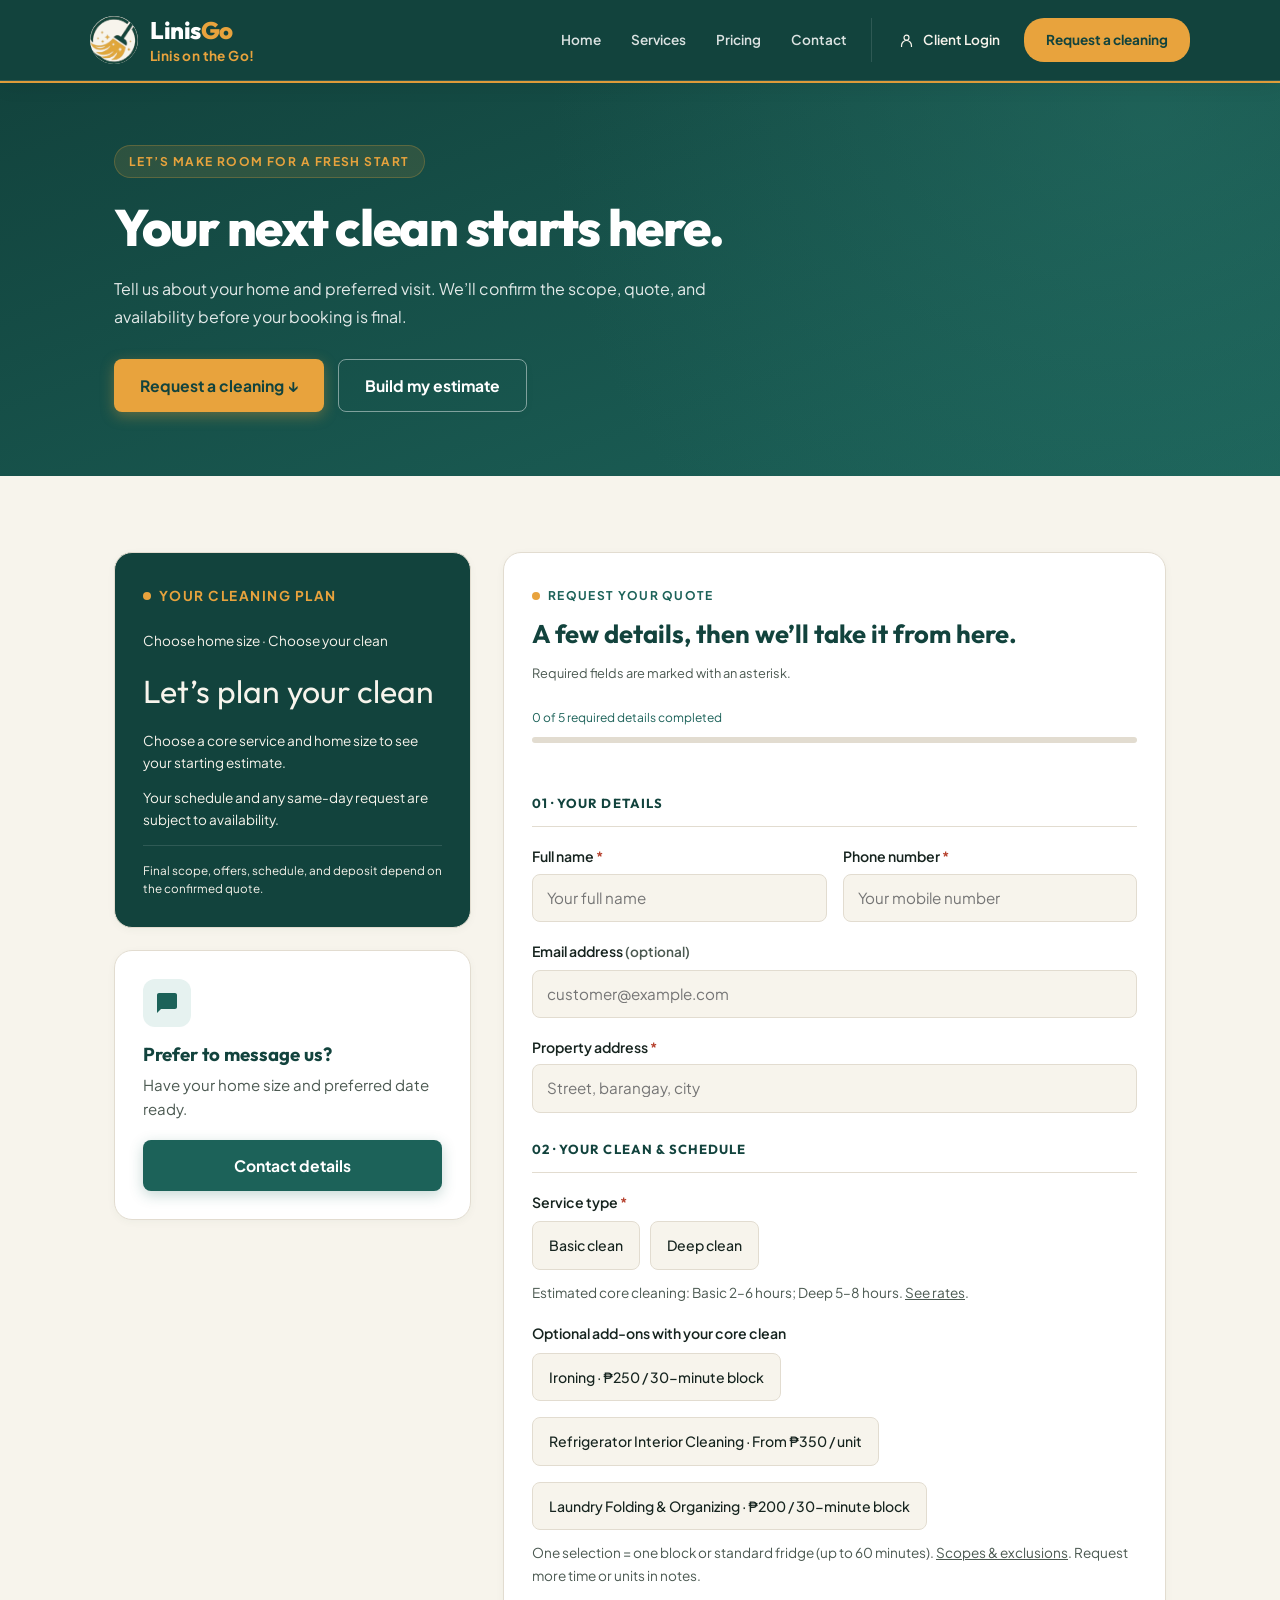
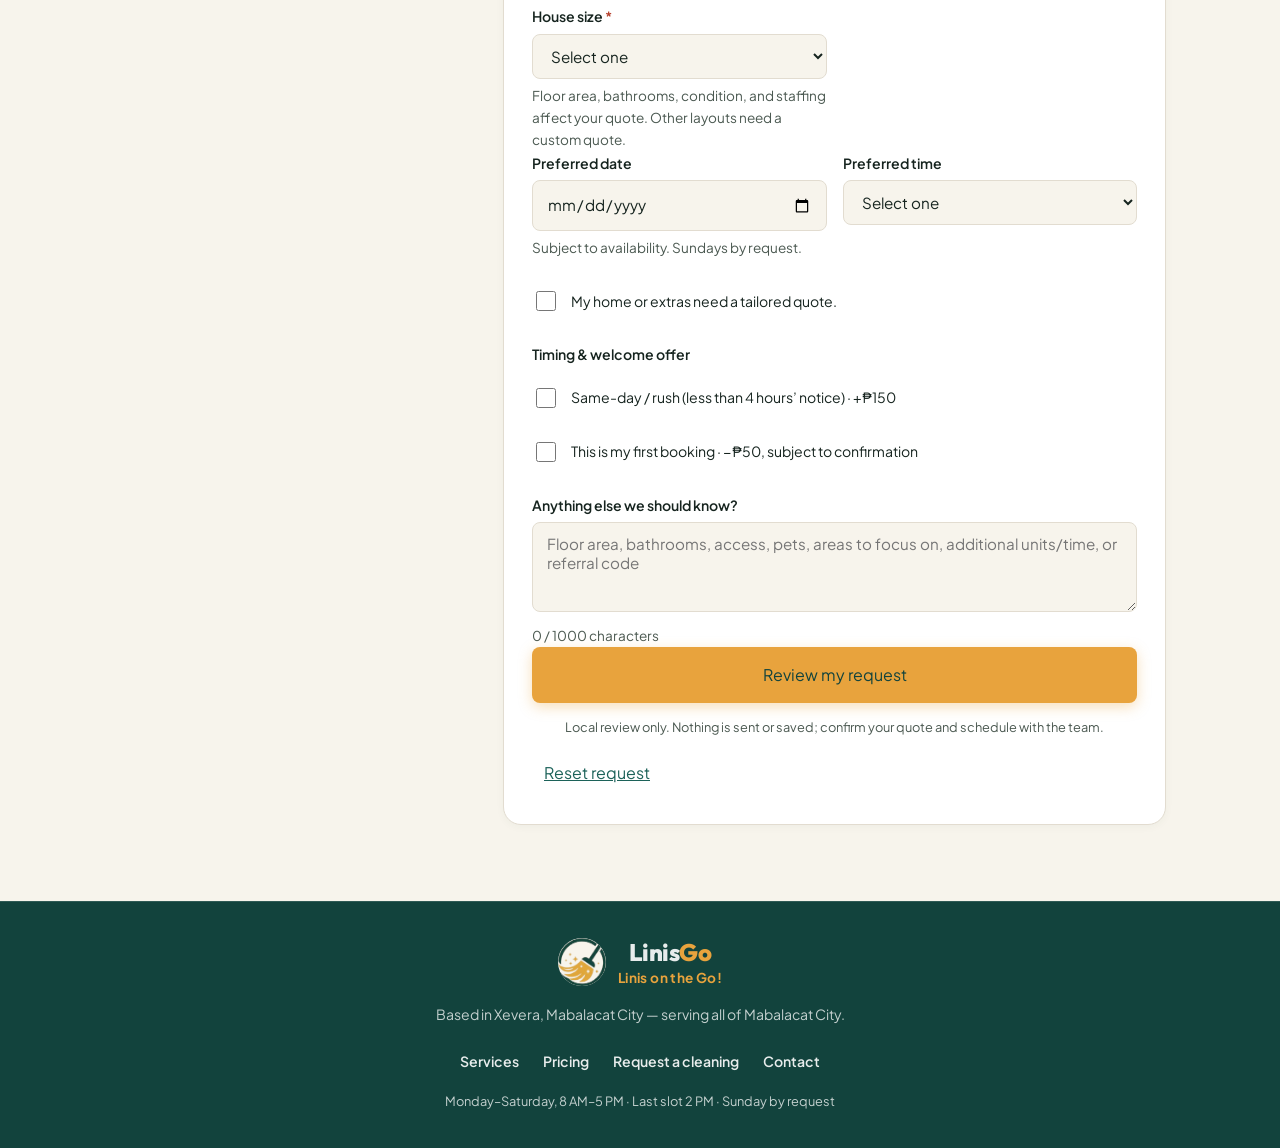
==== commit 29d36d96: "Fix code indentation and formatting" ====
--- a/book.html
+++ b/book.html
@@ -1,206 +1,283 @@
 <!DOCTYPE html>
 
 <html lang="en">
-<head><link crossorigin="" href="https://fonts.gstatic.com" rel="preconnect"/><link href="https://fonts.googleapis.com" rel="preconnect"/>
-<meta charset="utf-8"/>
-<meta content="width=device-width, initial-scale=1.0" name="viewport"/>
-<title>Request a Cleaning in Mabalacat City — LinisGo</title>
-<meta content="Request home cleaning across Mabalacat City, Pampanga. Based in Xevera, with products and equipment included. Review your request before contacting the team." name="description"/>
-<link href="css/styles.css?v=polish-1" rel="stylesheet"/>
-<link href="images/linisgo-logo.png" rel="icon" type="image/png"/>
+
+<head>
+    <link crossorigin="" href="https://fonts.gstatic.com" rel="preconnect" />
+    <link href="https://fonts.googleapis.com" rel="preconnect" />
+    <meta charset="utf-8" />
+    <meta content="width=device-width, initial-scale=1.0" name="viewport" />
+    <title>Request a Cleaning in Mabalacat City — LinisGo</title>
+    <meta
+        content="Request home cleaning across Mabalacat City, Pampanga. Based in Xevera, with products and equipment included. Review your request before contacting the team."
+        name="description" />
+    <link href="css/styles.css?v=polish-1" rel="stylesheet" />
+    <link href="images/linisgo-logo.png" rel="icon" type="image/png" />
 </head>
+
 <body class="site booking-page">
-<a class="skip-link" href="#main">Skip to content</a>
-<header class="site-header">
-<nav aria-label="Main navigation" class="nav">
-<a class="brand-link" href="index.html">
-<span aria-hidden="true" class="brand-logo"><img alt="" height="360" src="images/linisgo-logo.png" width="675"/></span>
-<span class="brand-text"><span class="brand-word">Linis<span>Go</span></span><span class="brand-tagline">Linis
-            on the Go!</span></span>
-</a>
-<button aria-controls="primary-nav" aria-expanded="false" aria-label="Open menu" class="nav-toggle">☰</button>
-<ul class="nav-links" id="primary-nav">
-<li><a href="index.html">Home</a></li>
-<li><a href="services.html">Services</a></li>
-<li><a href="pricing.html">Pricing</a></li>
-<li><a href="contact.html">Contact</a></li>
-<li class="nav-account"><a class="login-trigger" href="login.html"><svg aria-hidden="true" fill="none" stroke="currentColor" stroke-width="1.7" viewbox="0 0 24 24">
-<circle cx="12" cy="8" r="3.5"></circle>
-<path d="M5 21v-2a7 7 0 0 1 14 0v2"></path>
-</svg>Client Login</a></li>
-<li><a aria-current="page" class="nav-booking-link active" href="book.html">Request a cleaning</a></li>
-</ul>
-</nav>
-</header>
-<main id="main">
-<section class="page-hero booking-hero">
-<div class="container hero-copy">
-<p class="eyebrow">Let’s make room for a fresh start</p>
-<h1>Your next clean starts here.</h1>
-<p>Tell us about your home and preferred visit. We’ll confirm the scope, quote, and availability before your
-          booking is final.</p>
-<div class="hero-actions"><a class="btn btn-amber" href="#booking-form">Request a cleaning ↓</a><a class="btn btn-outline" href="pricing.html#estimate">Build my estimate</a></div>
-</div>
-</section>
-<section>
-<div class="container">
-<div class="booking-wrap">
-<aside class="booking-sidebar">
-<div class="card booking-summary" hidden="">
-<p class="section-label">Your cleaning plan</p>
-<div aria-live="polite" id="booking-summary"></div>
-<p class="summary-note">Final scope, offers, schedule, and deposit depend on the confirmed quote.</p>
-</div>
-<div class="card msg-card" data-reveal="">
-<div class="service-icon">
-<svg viewbox="0 0 24 24">
-<path d="M20 2H4c-1.1 0-2 .9-2 2v18l4-4h14c1.1 0 2-.9 2-2V4c0-1.1-.9-2-2-2z"></path>
-</svg>
-</div>
-<h3>Prefer to message us?</h3>
-<p>Have your home size and preferred date ready.</p>
-<a class="btn btn-teal btn-block" href="contact.html">Contact details</a></div>
-</aside>
-<div>
-<div class="card booking-form-card" id="booking-form">
-<div class="booking-form-intro" data-reveal="">
-<p class="booking-import-note" hidden="" id="booking-import-note">Your estimate selections are filled in below.</p>
-<p class="section-label">Request your quote</p>
-<h2>A few details, then we’ll take it from here.</h2>
-<p>Required fields are marked with an asterisk.</p>
-<div class="booking-completion" hidden=""><span id="booking-progress-text"></span><progress aria-label="Required fields completed" id="booking-progress" max="5" value="0"></progress></div>
-</div>
-<div aria-live="polite" class="status" id="statusBox" role="status"></div>
-<div aria-labelledby="booking-success-title" class="booking-success" hidden="" id="booking-success" role="region">
-<div aria-hidden="true" class="booking-success-icon"><svg fill="none" viewbox="0 0 48 48">
-<circle cx="24" cy="24" r="22"></circle>
-<path d="m14 24 7 7 14-15"></path>
-</svg></div>
-<p class="section-label">Your cleaning request</p>
-<h2 id="booking-success-title" tabindex="-1">Review your cleaning request</h2>
-<p>Local review only. No request, slot, or payment is confirmed.</p>
-<dl id="booking-success-details"></dl>
-<p class="booking-success-note">Check your details above. Use “Edit my request” to make changes.</p>
-<div class="booking-success-actions"><button class="btn btn-amber" id="edit-success" type="button">Edit
-                    my request</button><a class="btn btn-teal" href="index.html">Back to home</a></div>
-</div>
-<form autocomplete="off" id="quoteForm" novalidate="">
-<div aria-hidden="true" class="hp">
-<label for="website">Leave this field empty</label>
-<input autocomplete="off" id="website" name="website" tabindex="-1" type="text"/>
-</div>
-<fieldset>
-<legend>01 · Your details</legend>
-<div class="row">
-<div class="field">
-<label for="fullName">Full name <span class="req">*</span></label>
-<input autocomplete="off" id="fullName" maxlength="100" name="fullName" placeholder="Your full name" required="" type="text"/>
-<div class="error-text">Please enter your name.</div>
-</div>
-<div class="field">
-<label for="phone">Phone number <span class="req">*</span></label>
-<input autocomplete="off" id="phone" maxlength="20" name="phone" placeholder="Your mobile number" required="" type="tel"/>
-<div class="error-text">Please enter a valid phone number.</div>
-</div>
-</div>
-<div class="field">
-<label for="email">Email address <span class="field-help">(optional)</span></label>
-<input autocomplete="off" id="email" maxlength="150" name="email" placeholder="customer@example.com" type="email"/>
-<div class="error-text">Please enter a valid email address.</div>
-</div>
-<div class="field">
-<label for="address">Property address <span class="req">*</span></label>
-<input autocomplete="off" id="address" maxlength="200" name="address" placeholder="Street, barangay, city" required="" type="text"/>
-<div class="error-text">Please enter the property address.</div>
-</div>
-</fieldset>
-<fieldset>
-<legend>02 · Your clean &amp; schedule</legend>
-<div class="field">
-<span class="field-label" id="service-label">Service type <span class="req">*</span></span>
-<div aria-labelledby="service-label" class="checks" id="serviceChips" role="radiogroup">
-<label class="chip"><input name="serviceType" required="" type="radio" value="Basic clean"/><span>Basic clean</span></label>
-<label class="chip"><input name="serviceType" type="radio" value="Deep clean"/><span>Deep
-                          clean</span></label>
-</div>
-<div class="error-text">Please select a service type.</div>
-<p class="field-help">Estimated core cleaning: Basic 2–6 hours; Deep 5–8 hours. <a href="pricing.html">See rates</a>.</p>
-</div>
-<div class="field"><span class="field-label" id="addons-label">Optional add-ons with your core clean</span><div aria-labelledby="addons-label" class="checks" role="group"><label class="chip"><input name="addons" type="checkbox" value="ironing"/><span>Ironing · ₱250 / 30-minute block</span></label><label class="chip"><input name="addons" type="checkbox" value="refrigerator"/><span>Refrigerator Interior Cleaning · From ₱350 / unit</span></label><label class="chip"><input name="addons" type="checkbox" value="folding"/><span>Laundry Folding &amp; Organizing · ₱200 / 30-minute block</span></label></div><p class="field-help">One selection = one block or standard fridge (up to 60 minutes). <a href="services.html#optional-extras">Scopes &amp; exclusions</a>. Request more time or units in notes.</p></div>
-<div class="row">
-<div class="field">
-<label for="propertyType">House size <span class="req">*</span></label>
-<select id="propertyType" name="propertyType" required="">
-<option disabled="" selected="" value="">Select one</option>
-<option>1 bedroom</option>
-<option>2 bedrooms</option>
-<option>3 bedrooms</option>
-<option>Studio / 4+ bedrooms / other</option>
-</select>
-<div class="error-text">Please select your house size.</div><p class="field-help">Floor area, bathrooms, condition, and staffing affect your quote. Other layouts need a custom quote.</p>
-</div>
-</div>
-<div class="row">
-<div class="field">
-<label for="preferredDate">Preferred date</label>
-<input aria-describedby="date-help" id="preferredDate" name="preferredDate" type="date"/>
-<p class="field-help" id="date-help">Subject to availability. Sundays by request.</p>
-<div class="error-text">Choose today or a future date.</div>
-</div>
-<div class="field">
-<label for="preferredTime">Preferred time</label>
-<select id="preferredTime" name="preferredTime">
-<option disabled="" selected="" value="">Select one</option>
-<option>8:00 AM</option>
-<option>9:00 AM</option>
-<option>10:00 AM</option>
-<option>11:00 AM</option>
-<option>12:00 PM</option>
-<option>1:00 PM</option>
-<option>2:00 PM (last slot)</option>
-</select>
-</div>
-</div>
-<div class="field booking-extra-options"><label><input name="customScope" type="checkbox" value="yes"/><span>My home or extras need a tailored quote.</span></label></div>
-<div class="field"><span class="field-label" id="booking-options-label">Timing &amp; welcome
-                      offer</span>
-<div aria-labelledby="booking-options-label" class="booking-extra-options" role="group">
-<label><input name="rush" type="checkbox" value="yes"/><span>Same-day / rush (less than 4 hours’
-                          notice) · +₱150</span></label><label><input name="first" type="checkbox" value="yes"/><span>This is my first booking · −₱50, subject to confirmation</span></label>
-</div>
-</div>
-<div class="field">
-<label for="notes">Anything else we should know?</label>
-<textarea id="notes" maxlength="1000" name="notes" placeholder="Floor area, bathrooms, access, pets, areas to focus on, additional units/time, or referral code"></textarea>
-<p class="field-help" hidden="" id="notes-count">0 / 1000 characters</p>
-</div>
-</fieldset>
-<button class="btn btn-amber btn-block" disabled="" id="submitBtn" type="submit">Review my request</button>
-<p class="privacy-note">Local review only. Nothing is sent or saved; confirm your quote and schedule with the team.</p><button class="estimate-reset" type="reset">Reset request</button><noscript><p>Enable JavaScript to review your request.</p></noscript>
-</form>
-</div>
-</div>
-</div>
-</div>
-</section>
-</main>
-<footer class="site-footer">
-<div class="container">
-<a class="brand-link footer-brand" href="index.html"><span aria-hidden="true" class="brand-logo"><img alt="" height="360" loading="lazy" src="images/linisgo-logo.png" width="675"/></span><span class="brand-text"><span class="brand-word">Linis<span>Go</span></span><span class="brand-tagline">Linis on the Go!</span></span></a>
-<p>Based in Xevera, Mabalacat City — serving all of Mabalacat City.</p>
-<nav aria-label="Footer navigation" class="footer-links"><a href="services.html">Services</a><a href="pricing.html">Pricing</a><a href="book.html">Request a cleaning</a><a href="contact.html">Contact</a></nav>
-<p class="footer-hours" data-hours="">Monday–Saturday, 8 AM–5 PM · Last slot 2 PM · Sunday by request</p>
-</div>
-</footer>
-<div aria-label="Quick booking" class="mobile-booking-bar" hidden="" id="mobile-booking-bar">
-<a class="btn btn-amber" href="#booking-form">Request a cleaning <span aria-hidden="true">↗</span></a>
-<button aria-label="Collapse booking bar" class="mobile-booking-close" title="Collapse booking bar" type="button"><svg aria-hidden="true" fill="none" height="18" stroke="currentColor" stroke-width="1.8" viewbox="0 0 24 24" width="18">
-<path d="m6 6 12 12M18 6 6 18"></path>
-</svg></button>
-</div>
-<button aria-controls="mobile-booking-bar" aria-expanded="false" aria-label="Show booking bar" class="mobile-booking-toggle" hidden="" type="button"><svg aria-hidden="true" fill="none" height="20" stroke="currentColor" stroke-width="1.8" viewbox="0 0 24 24" width="20">
-<rect height="16" rx="3" width="18" x="3" y="5"></rect>
-<path d="M7 2v6m10-6v6M3 11h18m-14 5h4"></path>
-</svg><span>Book</span></button>
-<script defer="" src="js/site-config.js"></script><script defer="" src="js/motion.js?v=polish-1"></script><script defer="" src="js/main.js?v=booking-review"></script></body>
-</html>
+    <a class="skip-link" href="#main">Skip to content</a>
+    <header class="site-header">
+        <nav aria-label="Main navigation" class="nav">
+            <a class="brand-link" href="index.html">
+                <span aria-hidden="true" class="brand-logo"><img alt="" height="360" src="images/linisgo-logo.png"
+                        width="675" /></span>
+                <span class="brand-text"><span class="brand-word">Linis<span>Go</span></span><span
+                        class="brand-tagline">Linis
+                        on the Go!</span></span>
+            </a>
+            <button aria-controls="primary-nav" aria-expanded="false" aria-label="Open menu"
+                class="nav-toggle">☰</button>
+            <ul class="nav-links" id="primary-nav">
+                <li><a href="index.html">Home</a></li>
+                <li><a href="services.html">Services</a></li>
+                <li><a href="pricing.html">Pricing</a></li>
+                <li><a href="contact.html">Contact</a></li>
+                <li class="nav-account"><a class="login-trigger" href="login.html"><svg aria-hidden="true" fill="none"
+                            stroke="currentColor" stroke-width="1.7" viewbox="0 0 24 24">
+                            <circle cx="12" cy="8" r="3.5"></circle>
+                            <path d="M5 21v-2a7 7 0 0 1 14 0v2"></path>
+                        </svg>Client Login</a></li>
+                <li><a aria-current="page" class="nav-booking-link active" href="book.html">Request a cleaning</a></li>
+            </ul>
+        </nav>
+    </header>
+    <main id="main">
+        <section class="page-hero booking-hero">
+            <div class="container hero-copy">
+                <p class="eyebrow">Let’s make room for a fresh start</p>
+                <h1>Your next clean starts here.</h1>
+                <p>Tell us about your home and preferred visit. We’ll confirm the scope, quote, and availability before
+                    your
+                    booking is final.</p>
+                <div class="hero-actions"><a class="btn btn-amber" href="#booking-form">Request a cleaning ↓</a><a
+                        class="btn btn-outline" href="pricing.html#estimate">Build my estimate</a></div>
+            </div>
+        </section>
+        <section>
+            <div class="container">
+                <div class="booking-wrap">
+                    <aside class="booking-sidebar">
+                        <div class="card booking-summary" hidden="">
+                            <p class="section-label">Your cleaning plan</p>
+                            <div aria-live="polite" id="booking-summary"></div>
+                            <p class="summary-note">Final scope, offers, schedule, and deposit depend on the confirmed
+                                quote.</p>
+                        </div>
+                        <div class="card msg-card" data-reveal="">
+                            <div class="service-icon">
+                                <svg viewbox="0 0 24 24">
+                                    <path d="M20 2H4c-1.1 0-2 .9-2 2v18l4-4h14c1.1 0 2-.9 2-2V4c0-1.1-.9-2-2-2z"></path>
+                                </svg>
+                            </div>
+                            <h3>Prefer to message us?</h3>
+                            <p>Have your home size and preferred date ready.</p>
+                            <a class="btn btn-teal btn-block" href="contact.html">Contact details</a>
+                        </div>
+                    </aside>
+                    <div>
+                        <div class="card booking-form-card" id="booking-form">
+                            <div class="booking-form-intro" data-reveal="">
+                                <p class="booking-import-note" hidden="" id="booking-import-note">Your estimate
+                                    selections are filled in below.</p>
+                                <p class="section-label">Request your quote</p>
+                                <h2>A few details, then we’ll take it from here.</h2>
+                                <p>Required fields are marked with an asterisk.</p>
+                                <div class="booking-completion" hidden=""><span
+                                        id="booking-progress-text"></span><progress
+                                        aria-label="Required fields completed" id="booking-progress" max="5"
+                                        value="0"></progress></div>
+                            </div>
+                            <div aria-live="polite" class="status" id="statusBox" role="status"></div>
+                            <div aria-labelledby="booking-success-title" class="booking-success" hidden=""
+                                id="booking-success" role="region">
+                                <div aria-hidden="true" class="booking-success-icon"><svg fill="none"
+                                        viewbox="0 0 48 48">
+                                        <circle cx="24" cy="24" r="22"></circle>
+                                        <path d="m14 24 7 7 14-15"></path>
+                                    </svg></div>
+                                <p class="section-label">Your cleaning request</p>
+                                <h2 id="booking-success-title" tabindex="-1">Review your cleaning request</h2>
+                                <p>Local review only. No request, slot, or payment is confirmed.</p>
+                                <dl id="booking-success-details"></dl>
+                                <p class="booking-success-note">Check your details above. Use “Edit my request” to make
+                                    changes.</p>
+                                <div class="booking-success-actions"><button class="btn btn-amber" id="edit-success"
+                                        type="button">Edit
+                                        my request</button><a class="btn btn-teal" href="index.html">Back to home</a>
+                                </div>
+                            </div>
+                            <form autocomplete="off" id="quoteForm" novalidate="">
+                                <div aria-hidden="true" class="hp">
+                                    <label for="website">Leave this field empty</label>
+                                    <input autocomplete="off" id="website" name="website" tabindex="-1" type="text" />
+                                </div>
+                                <fieldset>
+                                    <legend>01 · Your details</legend>
+                                    <div class="row">
+                                        <div class="field">
+                                            <label for="fullName">Full name <span class="req">*</span></label>
+                                            <input autocomplete="off" id="fullName" maxlength="100" name="fullName"
+                                                placeholder="Your full name" required="" type="text" />
+                                            <div class="error-text">Please enter your name.</div>
+                                        </div>
+                                        <div class="field">
+                                            <label for="phone">Phone number <span class="req">*</span></label>
+                                            <input autocomplete="off" id="phone" maxlength="20" name="phone"
+                                                placeholder="Your mobile number" required="" type="tel" />
+                                            <div class="error-text">Please enter a valid phone number.</div>
+                                        </div>
+                                    </div>
+                                    <div class="field">
+                                        <label for="email">Email address <span
+                                                class="field-help">(optional)</span></label>
+                                        <input autocomplete="off" id="email" maxlength="150" name="email"
+                                            placeholder="customer@example.com" type="email" />
+                                        <div class="error-text">Please enter a valid email address.</div>
+                                    </div>
+                                    <div class="field">
+                                        <label for="address">Property address <span class="req">*</span></label>
+                                        <input autocomplete="off" id="address" maxlength="200" name="address"
+                                            placeholder="Street, barangay, city" required="" type="text" />
+                                        <div class="error-text">Please enter the property address.</div>
+                                    </div>
+                                </fieldset>
+                                <fieldset>
+                                    <legend>02 · Your clean &amp; schedule</legend>
+                                    <div class="field">
+                                        <span class="field-label" id="service-label">Service type <span
+                                                class="req">*</span></span>
+                                        <div aria-labelledby="service-label" class="checks" id="serviceChips"
+                                            role="radiogroup">
+                                            <label class="chip"><input name="serviceType" required="" type="radio"
+                                                    value="Basic clean" /><span>Basic clean</span></label>
+                                            <label class="chip"><input name="serviceType" type="radio"
+                                                    value="Deep clean" /><span>Deep
+                                                    clean</span></label>
+                                        </div>
+                                        <div class="error-text">Please select a service type.</div>
+                                        <p class="field-help">Estimated core cleaning: Basic 2–6 hours; Deep 5–8 hours.
+                                            <a href="pricing.html">See rates</a>.</p>
+                                    </div>
+                                    <div class="field"><span class="field-label" id="addons-label">Optional add-ons with
+                                            your core clean</span>
+                                        <div aria-labelledby="addons-label" class="checks" role="group"><label
+                                                class="chip"><input name="addons" type="checkbox"
+                                                    value="ironing" /><span>Ironing · ₱250 / 30-minute
+                                                    block</span></label><label class="chip"><input name="addons"
+                                                    type="checkbox" value="refrigerator" /><span>Refrigerator Interior
+                                                    Cleaning · From ₱350 / unit</span></label><label class="chip"><input
+                                                    name="addons" type="checkbox" value="folding" /><span>Laundry
+                                                    Folding &amp; Organizing · ₱200 / 30-minute block</span></label>
+                                        </div>
+                                        <p class="field-help">One selection = one block or standard fridge (up to 60
+                                            minutes). <a href="services.html#optional-extras">Scopes &amp;
+                                                exclusions</a>. Request more time or units in notes.</p>
+                                    </div>
+                                    <div class="row">
+                                        <div class="field">
+                                            <label for="propertyType">House size <span class="req">*</span></label>
+                                            <select id="propertyType" name="propertyType" required="">
+                                                <option disabled="" selected="" value="">Select one</option>
+                                                <option>1 bedroom</option>
+                                                <option>2 bedrooms</option>
+                                                <option>3 bedrooms</option>
+                                                <option>Studio / 4+ bedrooms / other</option>
+                                            </select>
+                                            <div class="error-text">Please select your house size.</div>
+                                            <p class="field-help">Floor area, bathrooms, condition, and staffing affect
+                                                your quote. Other layouts need a custom quote.</p>
+                                        </div>
+                                    </div>
+                                    <div class="row">
+                                        <div class="field">
+                                            <label for="preferredDate">Preferred date</label>
+                                            <input aria-describedby="date-help" id="preferredDate" name="preferredDate"
+                                                type="date" />
+                                            <p class="field-help" id="date-help">Subject to availability. Sundays by
+                                                request.</p>
+                                            <div class="error-text">Choose today or a future date.</div>
+                                        </div>
+                                        <div class="field">
+                                            <label for="preferredTime">Preferred time</label>
+                                            <select id="preferredTime" name="preferredTime">
+                                                <option disabled="" selected="" value="">Select one</option>
+                                                <option>8:00 AM</option>
+                                                <option>9:00 AM</option>
+                                                <option>10:00 AM</option>
+                                                <option>11:00 AM</option>
+                                                <option>12:00 PM</option>
+                                                <option>1:00 PM</option>
+                                                <option>2:00 PM (last slot)</option>
+                                            </select>
+                                        </div>
+                                    </div>
+                                    <div class="field booking-extra-options"><label><input name="customScope"
+                                                type="checkbox" value="yes" /><span>My home or extras need a tailored
+                                                quote.</span></label></div>
+                                    <div class="field"><span class="field-label" id="booking-options-label">Timing &amp;
+                                            welcome
+                                            offer</span>
+                                        <div aria-labelledby="booking-options-label" class="booking-extra-options"
+                                            role="group">
+                                            <label><input name="rush" type="checkbox" value="yes" /><span>Same-day /
+                                                    rush (less than 4 hours’
+                                                    notice) · +₱150</span></label><label><input name="first"
+                                                    type="checkbox" value="yes" /><span>This is my first booking · −₱50,
+                                                    subject to confirmation</span></label>
+                                        </div>
+                                    </div>
+                                    <div class="field">
+                                        <label for="notes">Anything else we should know?</label>
+                                        <textarea id="notes" maxlength="1000" name="notes"
+                                            placeholder="Floor area, bathrooms, access, pets, areas to focus on, additional units/time, or referral code"></textarea>
+                                        <p class="field-help" hidden="" id="notes-count">0 / 1000 characters</p>
+                                    </div>
+                                </fieldset>
+                                <button class="btn btn-amber btn-block" disabled="" id="submitBtn" type="submit">Review
+                                    my request</button>
+                                <p class="privacy-note">Local review only. Nothing is sent or saved; confirm your quote
+                                    and schedule with the team.</p><button class="estimate-reset" type="reset">Reset
+                                    request</button><noscript>
+                                    <p>Enable JavaScript to review your request.</p>
+                                </noscript>
+                            </form>
+                        </div>
+                    </div>
+                </div>
+            </div>
+        </section>
+    </main>
+    <footer class="site-footer">
+        <div class="container">
+            <a class="brand-link footer-brand" href="index.html"><span aria-hidden="true" class="brand-logo"><img alt=""
+                        height="360" loading="lazy" src="images/linisgo-logo.png" width="675" /></span><span
+                    class="brand-text"><span class="brand-word">Linis<span>Go</span></span><span
+                        class="brand-tagline">Linis on the Go!</span></span></a>
+            <p>Based in Xevera, Mabalacat City — serving all of Mabalacat City.</p>
+            <nav aria-label="Footer navigation" class="footer-links"><a href="services.html">Services</a><a
+                    href="pricing.html">Pricing</a><a href="book.html">Request a cleaning</a><a
+                    href="contact.html">Contact</a></nav>
+            <p class="footer-hours" data-hours="">Monday–Saturday, 8 AM–5 PM · Last slot 2 PM · Sunday by request</p>
+        </div>
+    </footer>
+    <div aria-label="Quick booking" class="mobile-booking-bar" hidden="" id="mobile-booking-bar">
+        <a class="btn btn-amber" href="#booking-form">Request a cleaning <span aria-hidden="true">↗</span></a>
+        <button aria-label="Collapse booking bar" class="mobile-booking-close" title="Collapse booking bar"
+            type="button"><svg aria-hidden="true" fill="none" height="18" stroke="currentColor" stroke-width="1.8"
+                viewbox="0 0 24 24" width="18">
+                <path d="m6 6 12 12M18 6 6 18"></path>
+            </svg></button>
+    </div>
+    <button aria-controls="mobile-booking-bar" aria-expanded="false" aria-label="Show booking bar"
+        class="mobile-booking-toggle" hidden="" type="button"><svg aria-hidden="true" fill="none" height="20"
+            stroke="currentColor" stroke-width="1.8" viewbox="0 0 24 24" width="20">
+            <rect height="16" rx="3" width="18" x="3" y="5"></rect>
+            <path d="M7 2v6m10-6v6M3 11h18m-14 5h4"></path>
+        </svg><span>Book</span></button>
+    <script defer="" src="js/site-config.js"></script>
+    <script defer="" src="js/motion.js?v=polish-1"></script>
+    <script defer="" src="js/main.js?v=booking-review"></script>
+</body>
+
+</html>
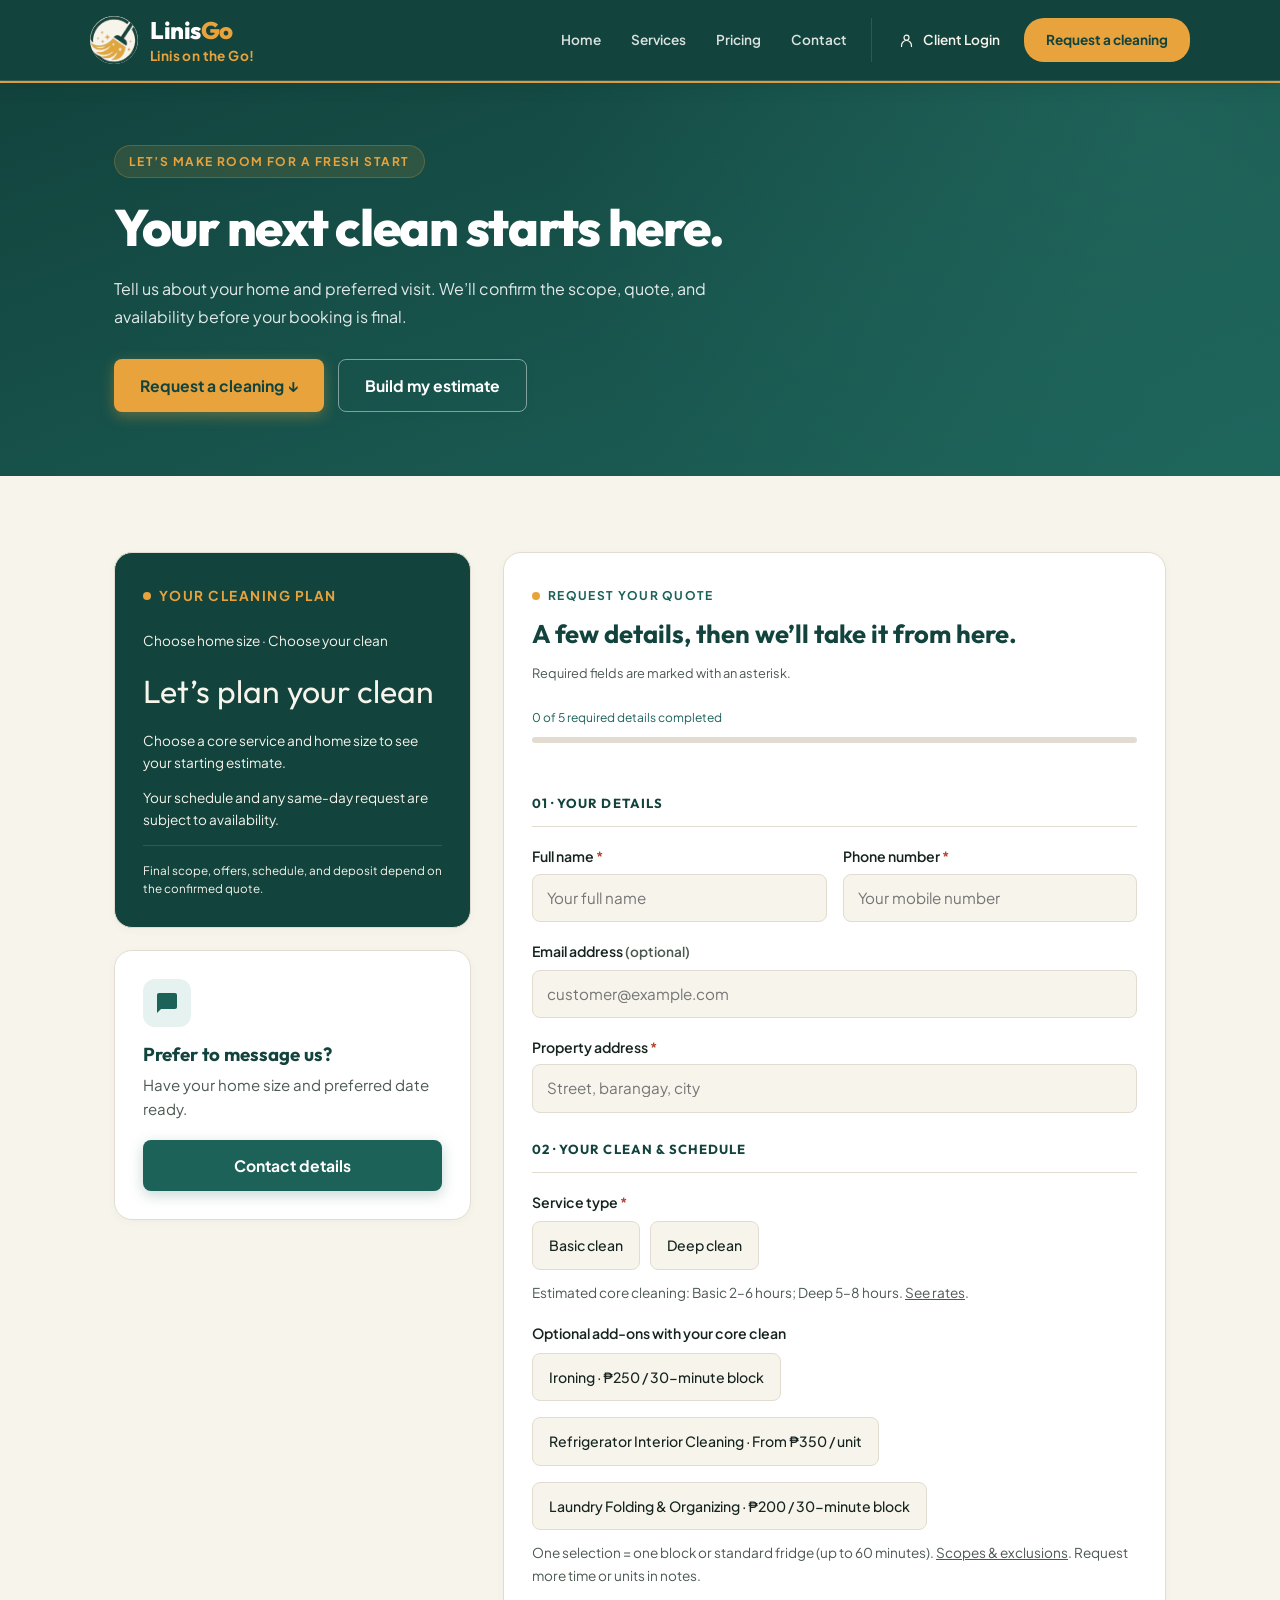
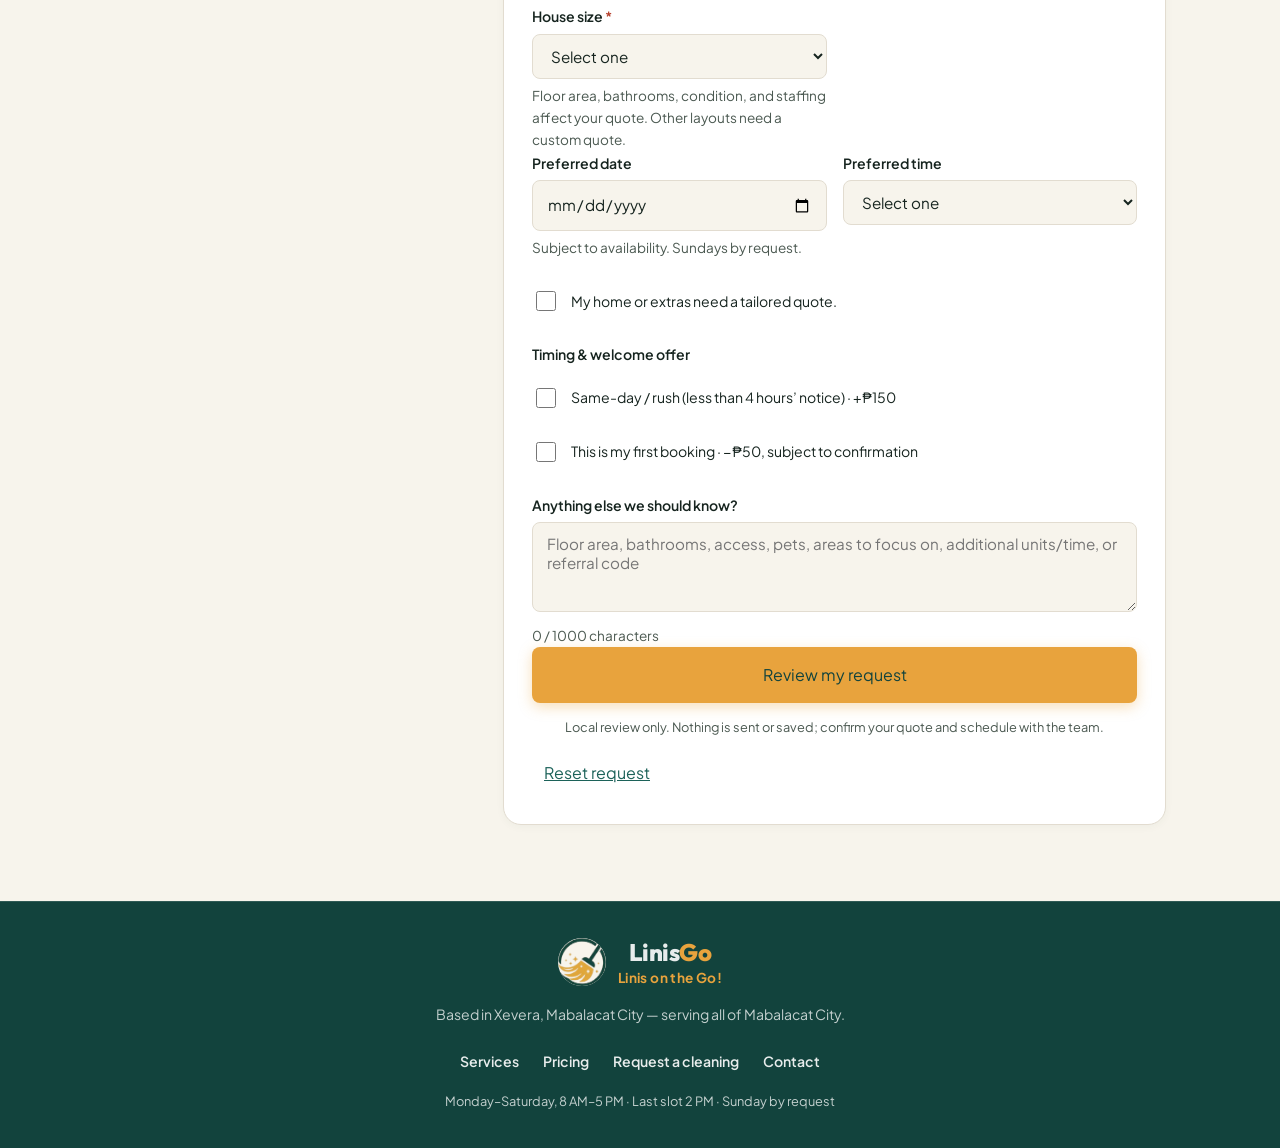
==== commit d27bb6f5: "Fix payment summary spacing on booking and pricing pages" ====
--- a/book.html
+++ b/book.html
@@ -11,7 +11,7 @@
     <meta
         content="Request home cleaning across Mabalacat City, Pampanga. Based in Xevera, with products and equipment included. Review your request before contacting the team."
         name="description" />
-    <link href="css/styles.css?v=polish-1" rel="stylesheet" />
+    <link href="css/styles.css?v=payment-layout" rel="stylesheet" />
     <link href="images/linisgo-logo.png" rel="icon" type="image/png" />
 </head>
 
--- a/css/styles.css
+++ b/css/styles.css
@@ -1,10 +1,10 @@
 /* Theme, shared components, page layouts, then responsive and motion rules. */
 @import url("base.css?v=polish-1");
 @import url("components.css?v=polish-1");
-@import url("shared.css?v=polish-1");
+@import url("shared.css?v=payment-layout");
 @import url("home.css?v=polish-1");
 @import url("services.css?v=polish-1");
-@import url("pricing.css?v=polish-1");
+@import url("pricing.css?v=payment-layout");
 @import url("contact.css?v=polish-1");
 @import url("booking.css?v=polish-1");
 @import url("addons.css?v=polish-1");
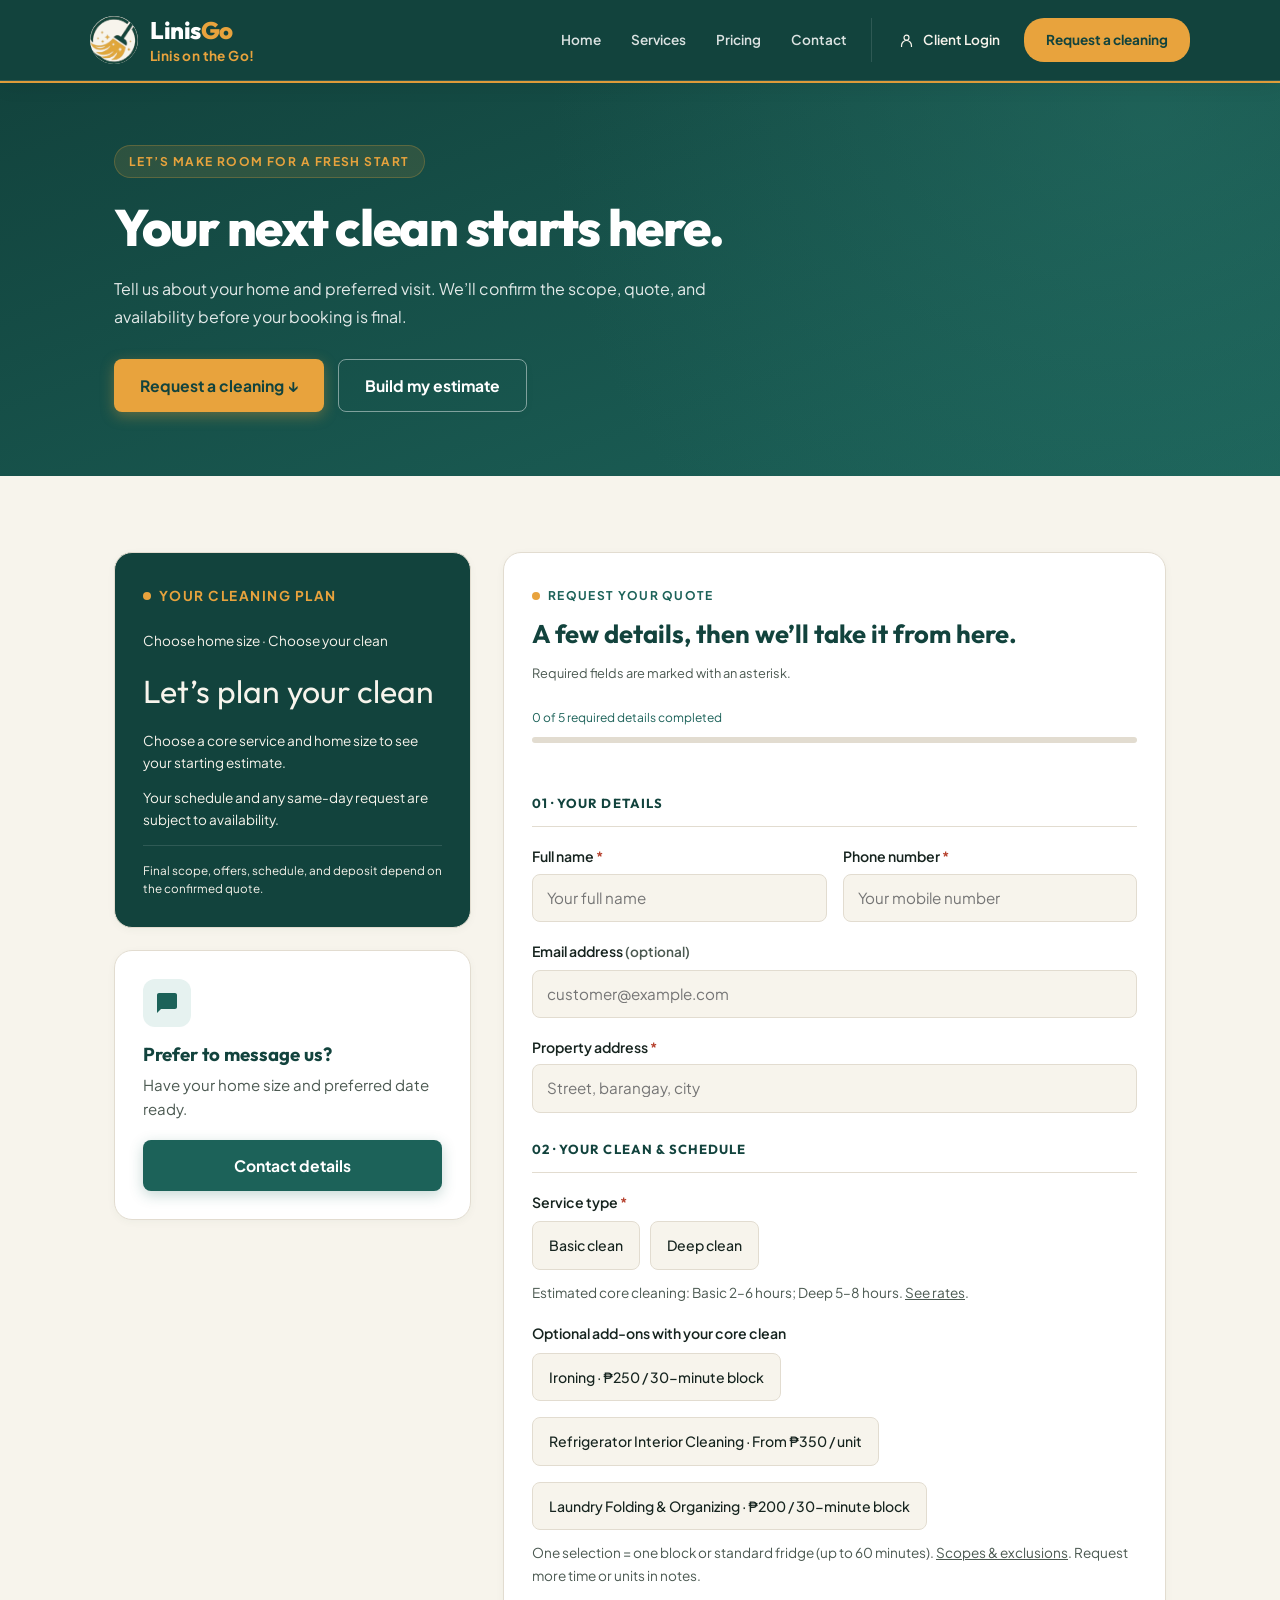
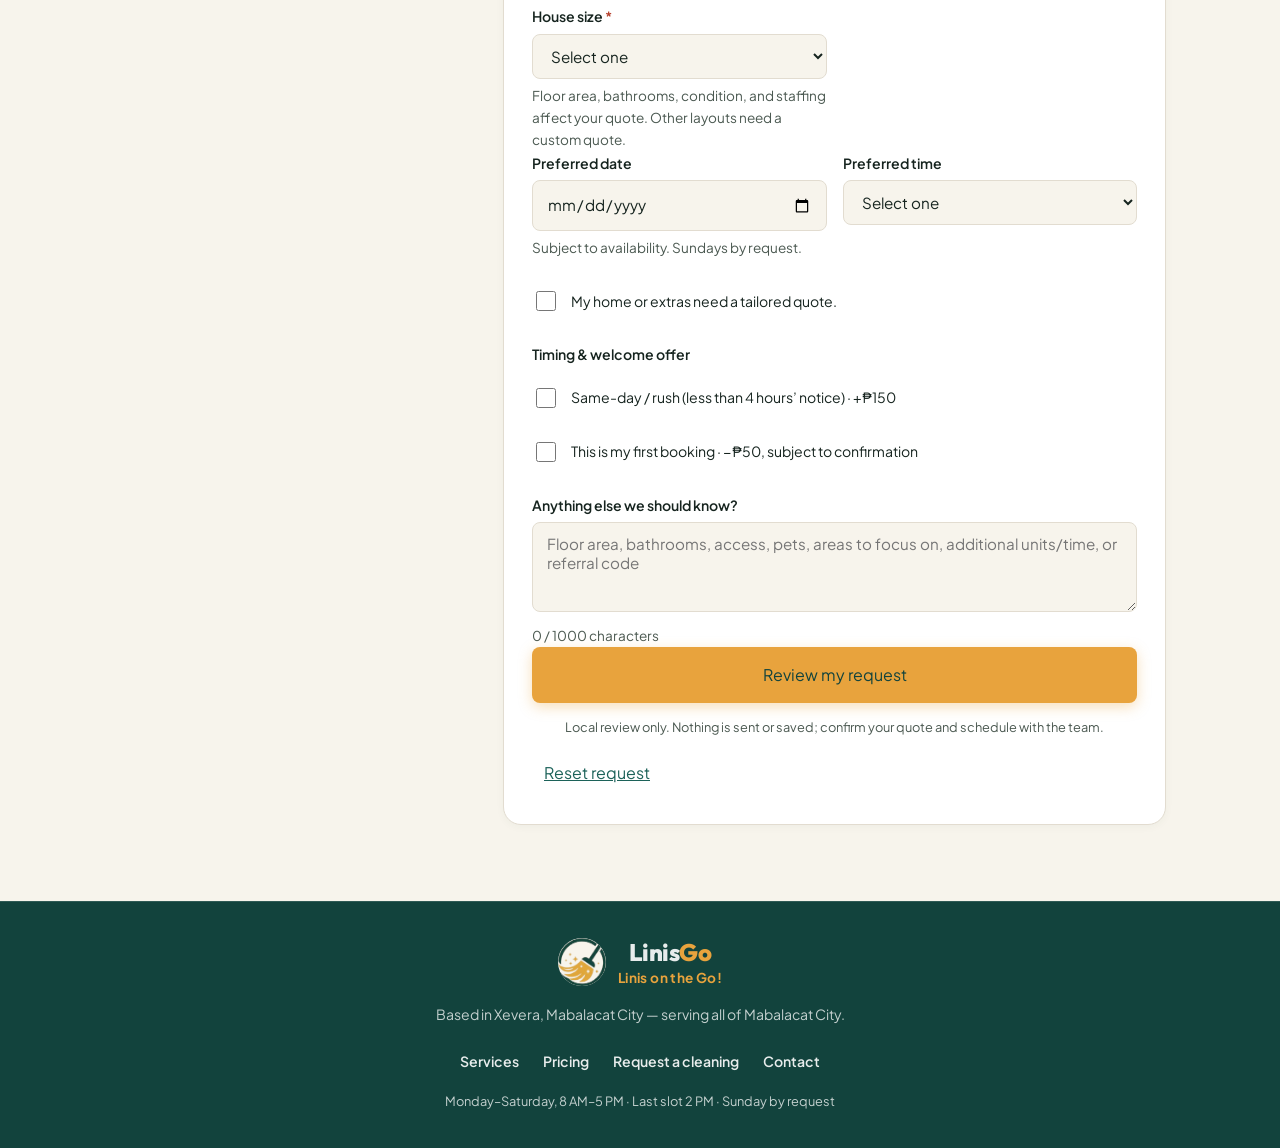
==== commit 62b61de1: "Replace welcome banner with a collapsible offer popup Show the offer on Home, Services, Pricing, and" ====
--- a/book.html
+++ b/book.html
@@ -11,7 +11,7 @@
     <meta
         content="Request home cleaning across Mabalacat City, Pampanga. Based in Xevera, with products and equipment included. Review your request before contacting the team."
         name="description" />
-    <link href="css/styles.css?v=payment-layout" rel="stylesheet" />
+    <link href="css/styles.css?v=welcome-offer-all" rel="stylesheet" />
     <link href="images/linisgo-logo.png" rel="icon" type="image/png" />
 </head>
 
@@ -157,7 +157,8 @@
                                         </div>
                                         <div class="error-text">Please select a service type.</div>
                                         <p class="field-help">Estimated core cleaning: Basic 2–6 hours; Deep 5–8 hours.
-                                            <a href="pricing.html">See rates</a>.</p>
+                                            <a href="pricing.html">See rates</a>.
+                                        </p>
                                     </div>
                                     <div class="field"><span class="field-label" id="addons-label">Optional add-ons with
                                             your core clean</span>
@@ -277,7 +278,9 @@
         </svg><span>Book</span></button>
     <script defer="" src="js/site-config.js"></script>
     <script defer="" src="js/motion.js?v=polish-1"></script>
-    <script defer="" src="js/main.js?v=booking-review"></script>
+    <script defer="" src="js/main.js?v=welcome-offer-all"></script>
+
+
 </body>
 
 </html>
--- a/css/styles.css
+++ b/css/styles.css
@@ -2,11 +2,11 @@
 @import url("base.css?v=polish-1");
 @import url("components.css?v=polish-1");
 @import url("shared.css?v=payment-layout");
-@import url("home.css?v=polish-1");
+@import url("home.css?v=welcome-offer");
 @import url("services.css?v=polish-1");
 @import url("pricing.css?v=payment-layout");
 @import url("contact.css?v=polish-1");
 @import url("booking.css?v=polish-1");
 @import url("addons.css?v=polish-1");
 @import url("responsive.css?v=polish-1");
-@import url("motion.css?v=polish-1");
+@import url("motion.css?v=polish-1");
